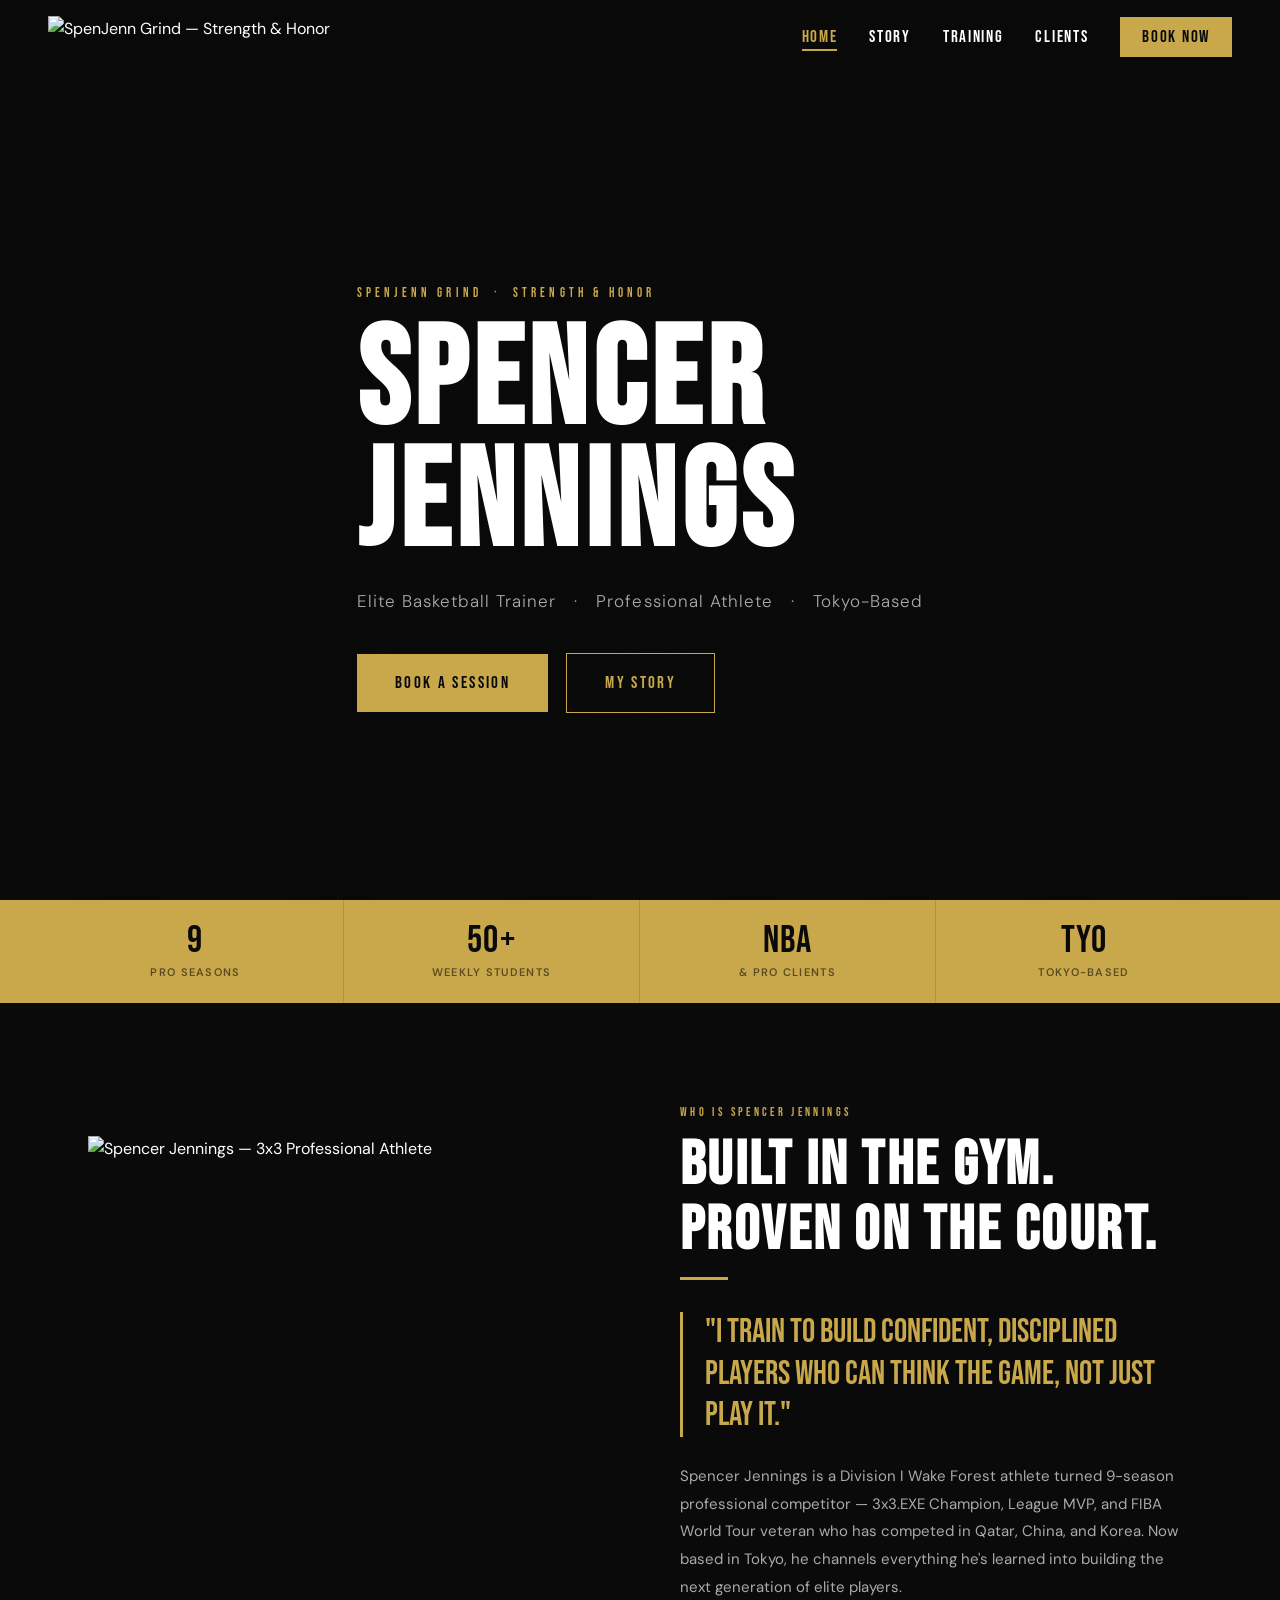
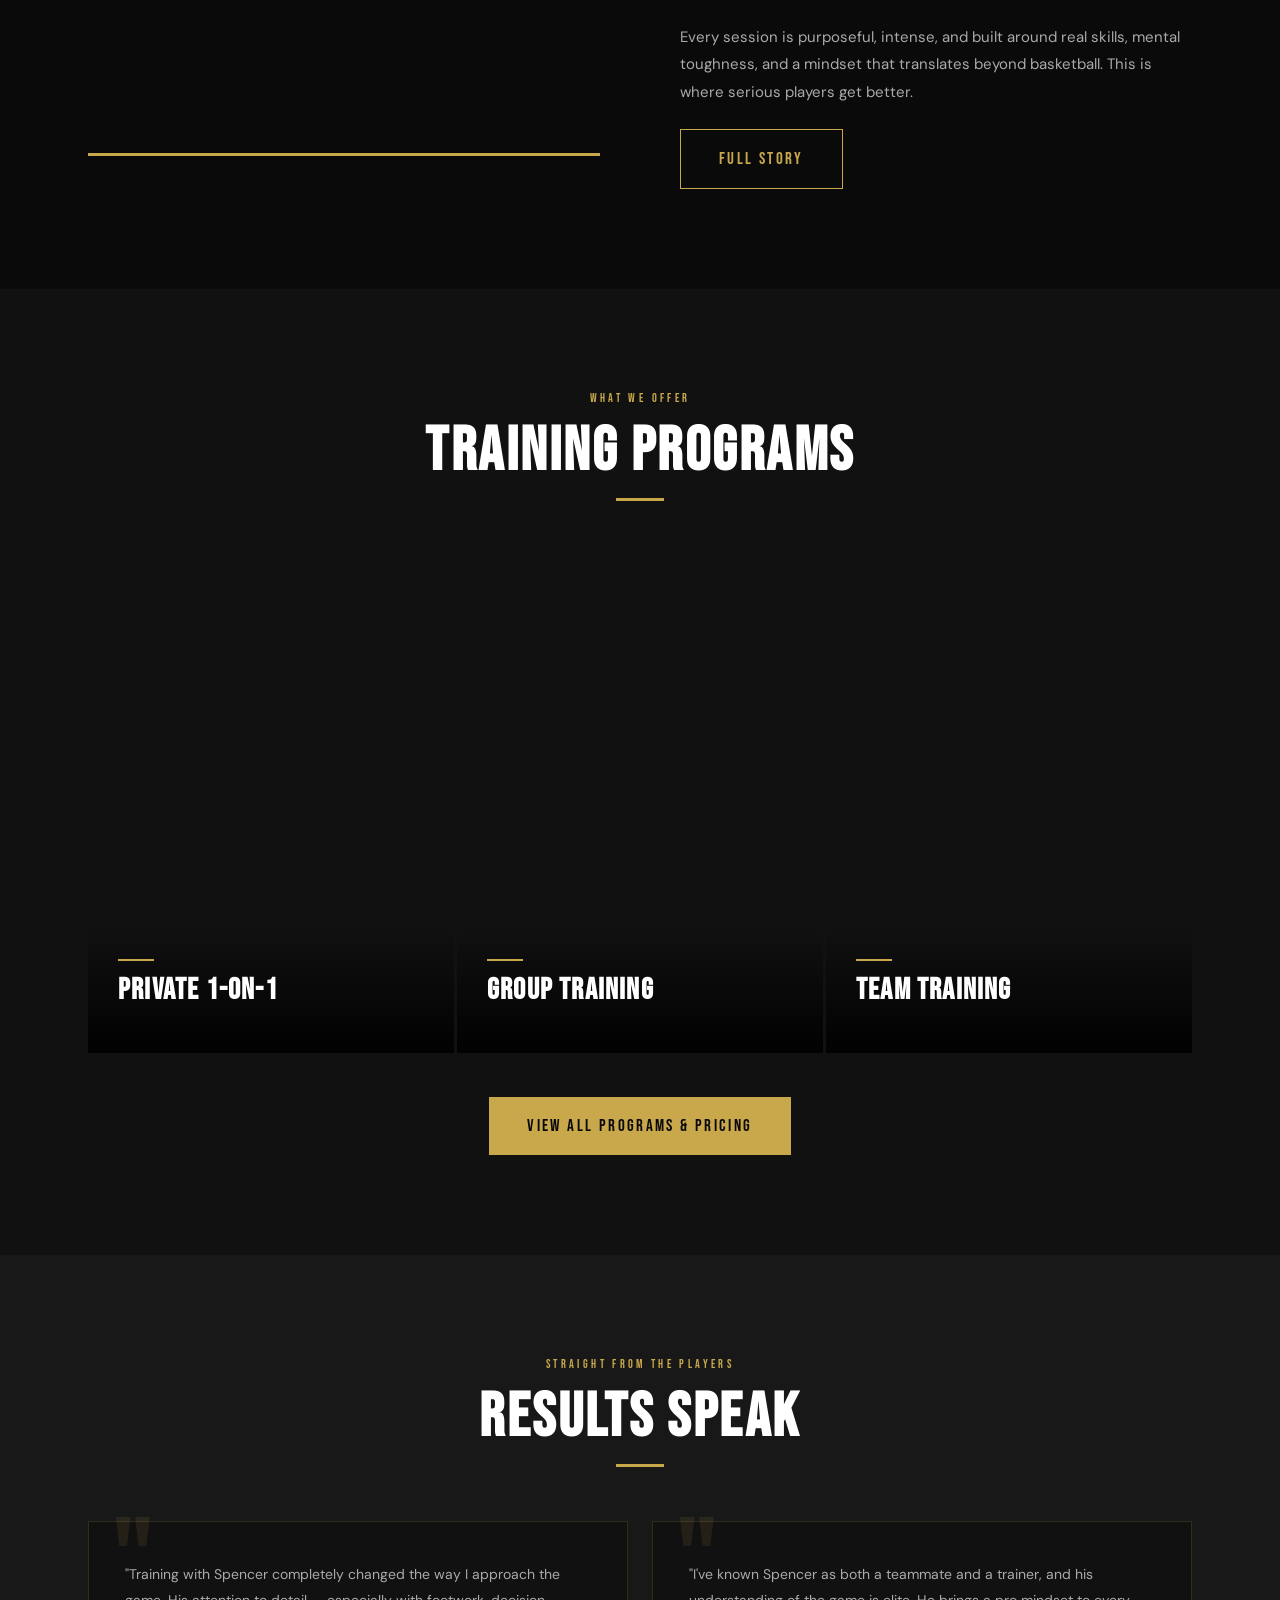
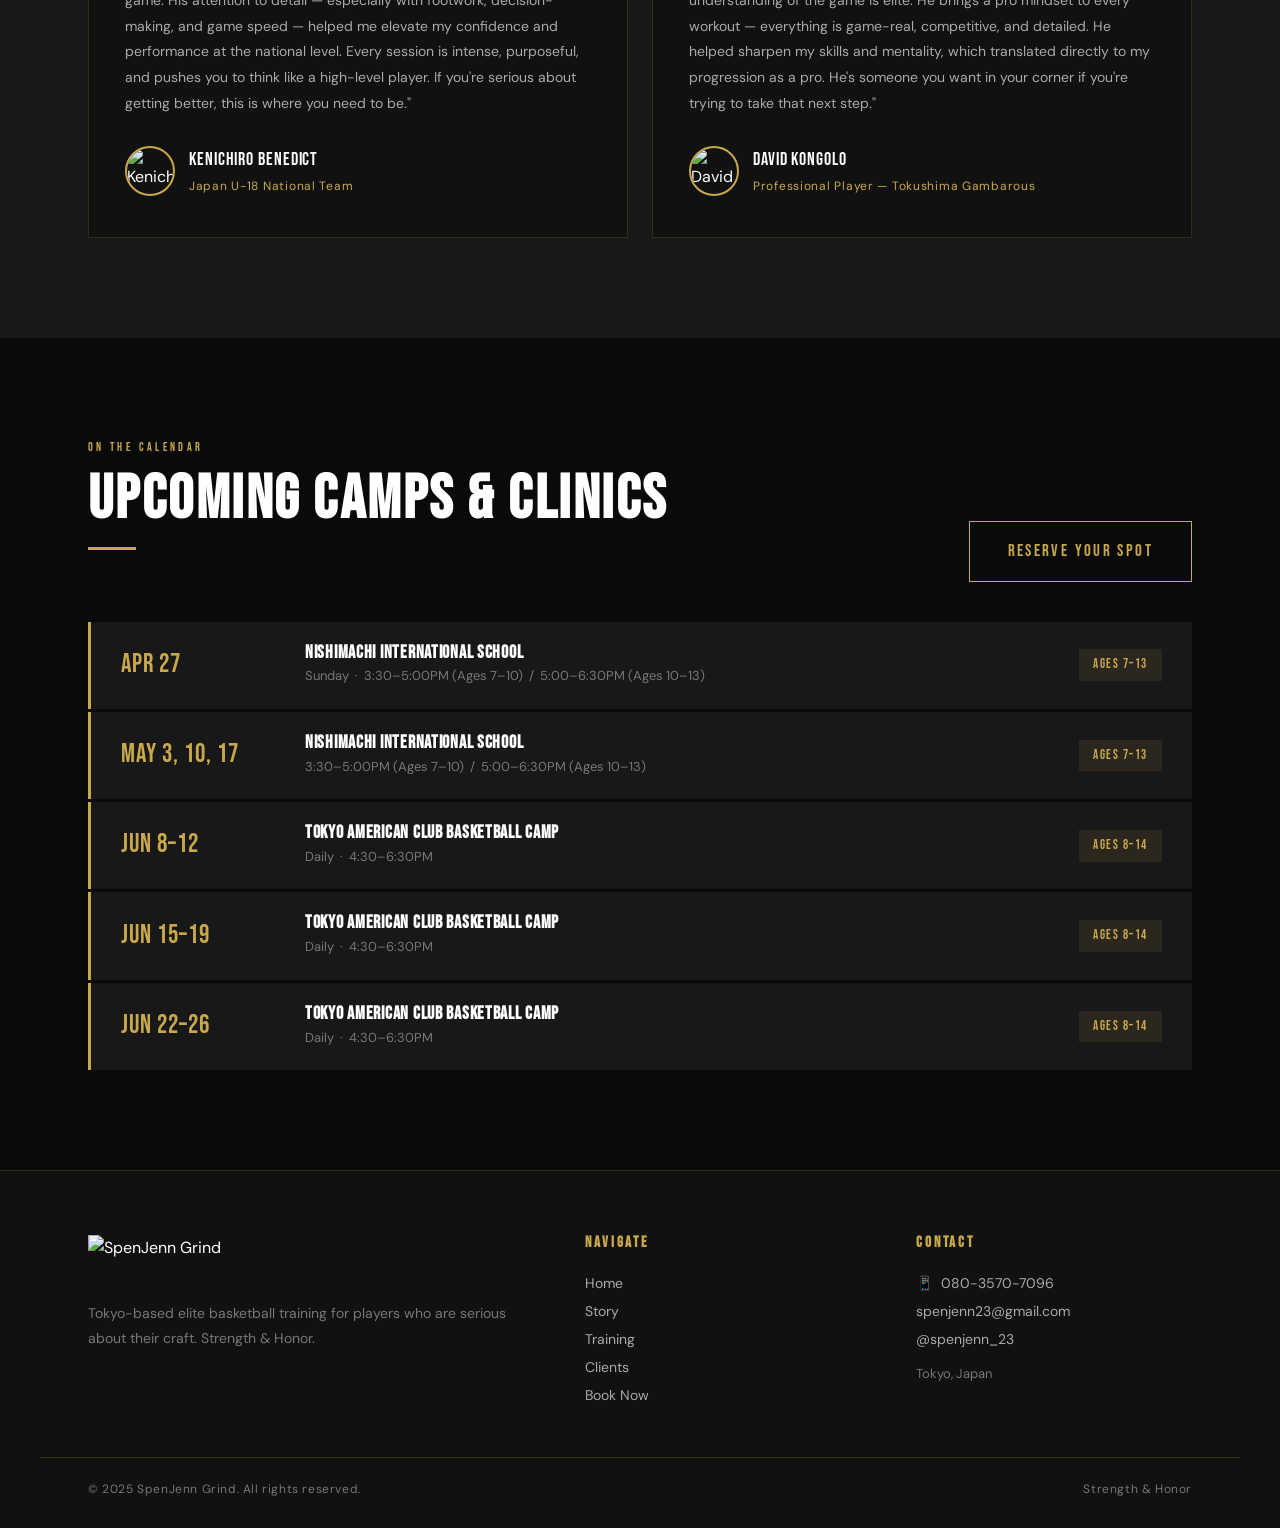
==== index.html @ 0b5120fc "Add files via upload" ====
<!DOCTYPE html>
<html lang="en">
<head>
  <meta charset="UTF-8">
  <meta name="viewport" content="width=device-width, initial-scale=1.0">
  <title>Spencer Jennings — SpenJenn Grind | Elite Basketball Training Tokyo</title>
  <meta name="description" content="Spencer Jennings — Elite Basketball Trainer, 3x3.EXE Champion, and 9-season professional athlete based in Tokyo, Japan. SpenJenn Grind: Strength &amp; Honor.">
  <link rel="preconnect" href="https://fonts.googleapis.com">
  <link rel="preconnect" href="https://fonts.gstatic.com" crossorigin>
  <link rel="stylesheet" href="css/style.css">
</head>
<body>

<!-- ── NAV ── -->
<nav class="nav" id="nav">
  <div class="nav-inner">
    <a href="index.html" class="nav-logo">
      <img src="logo+tagline.png" alt="SpenJenn Grind — Strength &amp; Honor">
    </a>
    <ul class="nav-links">
      <li><a href="index.html" class="active">Home</a></li>
      <li><a href="story.html">Story</a></li>
      <li><a href="training.html">Training</a></li>
      <li><a href="clients.html">Clients</a></li>
      <li><a href="book.html" class="nav-cta-link">Book Now</a></li>
    </ul>
    <button class="nav-hamburger" id="hamburger" aria-label="Open menu">
      <span></span><span></span><span></span>
    </button>
  </div>
</nav>

<!-- ── MOBILE NAV ── -->
<div class="nav-mobile" id="mobileNav">
  <a href="index.html">Home</a>
  <a href="story.html">Story</a>
  <a href="training.html">Training</a>
  <a href="clients.html">Clients</a>
  <a href="book.html">Book Now</a>
</div>

<!-- ── HERO ── -->
<section class="hero">
  <div class="hero__bg" style="background-image: url('3x3action8.png');"></div>
  <div class="hero__overlay"></div>
  <div class="hero__content">
    <span class="hero__label">SpenJenn Grind &nbsp;·&nbsp; Strength &amp; Honor</span>
    <h1 class="hero__name">SPENCER<br>JENNINGS</h1>
    <p class="hero__sub">
      Elite Basketball Trainer &nbsp;&nbsp;·&nbsp;&nbsp; Professional Athlete &nbsp;&nbsp;·&nbsp;&nbsp; Tokyo-Based
    </p>
    <div class="hero__actions">
      <a href="book.html" class="btn btn--gold">Book a Session</a>
      <a href="story.html" class="btn btn--outline">My Story</a>
    </div>
  </div>
</section>

<!-- ── STATS BAR ── -->
<div class="stats-bar">
  <div class="stats-bar__inner">
    <div class="stat-item">
      <div class="stat-num">9</div>
      <div class="stat-lbl">Pro Seasons</div>
    </div>
    <div class="stat-item">
      <div class="stat-num">50+</div>
      <div class="stat-lbl">Weekly Students</div>
    </div>
    <div class="stat-item">
      <div class="stat-num">NBA</div>
      <div class="stat-lbl">&amp; Pro Clients</div>
    </div>
    <div class="stat-item">
      <div class="stat-num">TYO</div>
      <div class="stat-lbl">Tokyo-Based</div>
    </div>
  </div>
</div>

<!-- ── INTRO ── -->
<section class="intro">
  <div class="intro__inner">

    <div class="intro__img-wrap fade-in">
      <img src="Headshot.png" alt="Spencer Jennings — 3x3 Professional Athlete" loading="lazy">
    </div>

    <div class="intro__text">
      <span class="section-label fade-in">Who Is Spencer Jennings</span>
      <h2 class="section-title fade-in d1">Built in the Gym.<br>Proven on the Court.</h2>
      <div class="gold-bar fade-in d2"></div>
      <blockquote class="fade-in d2">
        "I train to build confident, disciplined players who can think the game, not just play it."
      </blockquote>
      <p class="fade-in d3">
        Spencer Jennings is a Division I Wake Forest athlete turned 9-season professional competitor —
        3x3.EXE Champion, League MVP, and FIBA World Tour veteran who has competed in Qatar, China,
        and Korea. Now based in Tokyo, he channels everything he's learned into building the next
        generation of elite players.
      </p>
      <p class="fade-in d3">
        Every session is purposeful, intense, and built around real skills, mental toughness,
        and a mindset that translates beyond basketball. This is where serious players get better.
      </p>
      <a href="story.html" class="btn btn--outline fade-in d4">Full Story</a>
    </div>

  </div>
</section>

<!-- ── TRAINING PREVIEW ── -->
<section class="training-preview">
  <div class="training-preview__head">
    <span class="section-label fade-in">What We Offer</span>
    <h2 class="section-title fade-in d1">Training Programs</h2>
    <div class="gold-bar gold-bar--center fade-in d2"></div>
  </div>

  <div class="t-cards">
    <div class="t-card fade-in">
      <div class="t-card__bg" style="background-image: url('spenchencoaching1.png'); background-position: center top;"></div>
      <div class="t-card__body">
        <div class="t-card__rule"></div>
        <h3 class="t-card__title">Private 1-on-1</h3>
        <p class="t-card__desc">Focused individual sessions targeting your specific weaknesses and goals. 70 minutes of pure development.</p>
      </div>
    </div>
    <div class="t-card fade-in d1">
      <div class="t-card__bg" style="background-image: url('spenjencoaching.png'); background-position: center top;"></div>
      <div class="t-card__body">
        <div class="t-card__rule"></div>
        <h3 class="t-card__title">Group Training</h3>
        <p class="t-card__desc">Competitive group sessions building game IQ, chemistry, and intensity. Drop-in or monthly programs available.</p>
      </div>
    </div>
    <div class="t-card fade-in d2">
      <div class="t-card__bg" style="background-image: url('spenjengroupccoaching.png'); background-position: center top;"></div>
      <div class="t-card__body">
        <div class="t-card__rule"></div>
        <h3 class="t-card__title">Team Training</h3>
        <p class="t-card__desc">Full team workouts built around your system. Custom programs for school and club teams.</p>
      </div>
    </div>
  </div>

  <div class="training-preview__cta">
    <a href="training.html" class="btn btn--gold fade-in">View All Programs &amp; Pricing</a>
  </div>
</section>

<!-- ── TESTIMONIALS ── -->
<section class="testimonials">
  <div class="testimonials__inner">
    <div class="testimonials__head">
      <span class="section-label fade-in">Straight From the Players</span>
      <h2 class="section-title fade-in d1">Results Speak</h2>
      <div class="gold-bar gold-bar--center fade-in d2"></div>
    </div>
    <div class="t-quotes">
      <div class="t-quote fade-in">
        <p class="t-quote__text">
          "Training with Spencer completely changed the way I approach the game. His attention to detail —
          especially with footwork, decision-making, and game speed — helped me elevate my confidence and
          performance at the national level. Every session is intense, purposeful, and pushes you to think
          like a high-level player. If you're serious about getting better, this is where you need to be."
        </p>
        <div class="t-quote__author">
          <img src="Kenny.png" alt="Kenichiro Benedict" loading="lazy">
          <div>
            <p class="t-quote__name">Kenichiro Benedict</p>
            <p class="t-quote__role">Japan U-18 National Team</p>
          </div>
        </div>
      </div>
      <div class="t-quote fade-in d2">
        <p class="t-quote__text">
          "I've known Spencer as both a teammate and a trainer, and his understanding of the game is elite.
          He brings a pro mindset to every workout — everything is game-real, competitive, and detailed.
          He helped sharpen my skills and mentality, which translated directly to my progression as a pro.
          He's someone you want in your corner if you're trying to take that next step."
        </p>
        <div class="t-quote__author">
          <img src="Kongolo.png" alt="David Kongolo" loading="lazy">
          <div>
            <p class="t-quote__name">David Kongolo</p>
            <p class="t-quote__role">Professional Player — Tokushima Gambarous</p>
          </div>
        </div>
      </div>
    </div>
  </div>
</section>

<!-- ── CAMP DATES ── -->
<section class="camp-dates section">
  <div class="camp-dates__inner">
    <div class="camp-dates__head">
      <div>
        <span class="section-label fade-in">On the Calendar</span>
        <h2 class="section-title fade-in d1">Upcoming Camps &amp; Clinics</h2>
        <div class="gold-bar fade-in d2"></div>
      </div>
      <a href="book.html" class="btn btn--outline fade-in">Reserve Your Spot</a>
    </div>

    <div class="camp-list">
      <div class="camp-item fade-in">
        <div class="camp-date">APR 27</div>
        <div class="camp-info">
          <h4>Nishimachi International School</h4>
          <p>Sunday &nbsp;·&nbsp; 3:30–5:00PM (Ages 7–10) &nbsp;/&nbsp; 5:00–6:30PM (Ages 10–13)</p>
        </div>
        <div class="camp-tag">Ages 7–13</div>
      </div>
      <div class="camp-item fade-in">
        <div class="camp-date">MAY 3, 10, 17</div>
        <div class="camp-info">
          <h4>Nishimachi International School</h4>
          <p>3:30–5:00PM (Ages 7–10) &nbsp;/&nbsp; 5:00–6:30PM (Ages 10–13)</p>
        </div>
        <div class="camp-tag">Ages 7–13</div>
      </div>
      <div class="camp-item fade-in">
        <div class="camp-date">JUN 8–12</div>
        <div class="camp-info">
          <h4>Tokyo American Club Basketball Camp</h4>
          <p>Daily &nbsp;·&nbsp; 4:30–6:30PM</p>
        </div>
        <div class="camp-tag">Ages 8–14</div>
      </div>
      <div class="camp-item fade-in">
        <div class="camp-date">JUN 15–19</div>
        <div class="camp-info">
          <h4>Tokyo American Club Basketball Camp</h4>
          <p>Daily &nbsp;·&nbsp; 4:30–6:30PM</p>
        </div>
        <div class="camp-tag">Ages 8–14</div>
      </div>
      <div class="camp-item fade-in">
        <div class="camp-date">JUN 22–26</div>
        <div class="camp-info">
          <h4>Tokyo American Club Basketball Camp</h4>
          <p>Daily &nbsp;·&nbsp; 4:30–6:30PM</p>
        </div>
        <div class="camp-tag">Ages 8–14</div>
      </div>
    </div>
  </div>
</section>

<!-- ── FOOTER ── -->
<footer class="footer">
  <div class="footer-grid">
    <div class="footer-brand">
      <a href="index.html">
        <img src="logo+tagline.png" alt="SpenJenn Grind">
      </a>
      <p>Tokyo-based elite basketball training for players who are serious about their craft. Strength &amp; Honor.</p>
    </div>
    <div class="footer-col">
      <h4>Navigate</h4>
      <a href="index.html">Home</a>
      <a href="story.html">Story</a>
      <a href="training.html">Training</a>
      <a href="clients.html">Clients</a>
      <a href="book.html">Book Now</a>
    </div>
    <div class="footer-col">
      <h4>Contact</h4>
      <p>📱 &nbsp;080-3570-7096</p>
      <a href="mailto:spenjenn23@gmail.com">spenjenn23@gmail.com</a>
      <a href="https://instagram.com/spenjenn_23" target="_blank" rel="noopener noreferrer">@spenjenn_23</a>
      <p style="margin-top:8px; color: var(--muted); font-size:13px;">Tokyo, Japan</p>
    </div>
  </div>
  <div class="footer-bottom">
    <p>© 2025 SpenJenn Grind. All rights reserved.</p>
    <p>Strength &amp; Honor</p>
  </div>
</footer>

<script src="js/main.js"></script>
</body>
</html>
---- css/style.css ----
/* ============================================================
   SPENJENN GRIND — Global Stylesheet
   Fonts: Bebas Neue (headings) · DM Sans (body)
   Palette: #0a0a0a · #111 · #1a1a1a · #c9a84c (gold)
   ============================================================ */

@import url('https://fonts.googleapis.com/css2?family=Bebas+Neue&family=DM+Sans:ital,opsz,wght@0,9..40,300;0,9..40,400;0,9..40,500;0,9..40,600;1,9..40,400&display=swap');

/* ── Reset ── */
*, *::before, *::after { margin: 0; padding: 0; box-sizing: border-box; }

/* ── Variables ── */
:root {
  --black:         #0a0a0a;
  --dark:          #111111;
  --charcoal:      #181818;
  --charcoal-2:    #222222;
  --gold:          #c9a84c;
  --gold-light:    #dfc06e;
  --white:         #ffffff;
  --off-white:     #f0ede8;
  --muted:         #777777;
  --muted-2:       #aaaaaa;
  --border:        rgba(201,168,76,0.18);
  --nav-h:         76px;
  --max-w:         1200px;
  --pad:           100px;
}

/* ── Base ── */
html { scroll-behavior: smooth; }

body {
  background: var(--black);
  color: var(--white);
  font-family: 'DM Sans', sans-serif;
  font-size: 16px;
  line-height: 1.65;
  overflow-x: hidden;
}

::selection { background: var(--gold); color: var(--black); }

::-webkit-scrollbar { width: 5px; }
::-webkit-scrollbar-track { background: var(--dark); }
::-webkit-scrollbar-thumb { background: var(--gold); }

img { max-width: 100%; height: auto; display: block; }
a { color: inherit; text-decoration: none; }

h1, h2, h3, h4, h5 {
  font-family: 'Bebas Neue', sans-serif;
  letter-spacing: 0.04em;
  line-height: 1.05;
}

/* ── Utilities ── */
.container {
  max-width: var(--max-w);
  margin: 0 auto;
  padding: 0 48px;
}

.section { padding: var(--pad) 0; }
.section--dark { background: var(--dark); }
.section--charcoal { background: var(--charcoal); }

.section-label {
  font-family: 'Bebas Neue', sans-serif;
  font-size: 12px;
  letter-spacing: 0.28em;
  color: var(--gold);
  text-transform: uppercase;
  display: block;
  margin-bottom: 10px;
}

.section-title {
  font-size: clamp(36px, 5vw, 62px);
  color: var(--white);
}

.section-title--center { text-align: center; }

.gold-bar {
  width: 48px;
  height: 3px;
  background: var(--gold);
  margin: 14px 0 32px;
}
.gold-bar--center { margin: 14px auto 32px; }

/* ── Buttons ── */
.btn {
  display: inline-block;
  font-family: 'Bebas Neue', sans-serif;
  font-size: 17px;
  letter-spacing: 0.14em;
  padding: 15px 38px;
  transition: all 0.22s ease;
  cursor: pointer;
  border: none;
  white-space: nowrap;
}

.btn--gold {
  background: var(--gold);
  color: var(--black);
}
.btn--gold:hover {
  background: var(--gold-light);
  transform: translateY(-2px);
  box-shadow: 0 8px 32px rgba(201,168,76,0.28);
}

.btn--outline {
  background: transparent;
  color: var(--gold);
  border: 1.5px solid var(--gold);
}
.btn--outline:hover {
  background: var(--gold);
  color: var(--black);
  transform: translateY(-2px);
}

/* ── Scroll Fade-in ── */
.fade-in {
  opacity: 0;
  transform: translateY(28px);
  transition: opacity 0.72s ease, transform 0.72s ease;
}
.fade-in.visible { opacity: 1; transform: translateY(0); }
.fade-in.d1 { transition-delay: 0.08s; }
.fade-in.d2 { transition-delay: 0.18s; }
.fade-in.d3 { transition-delay: 0.28s; }
.fade-in.d4 { transition-delay: 0.38s; }

/* ============================================================
   NAVIGATION
   ============================================================ */
.nav {
  position: fixed;
  top: 0; left: 0; right: 0;
  z-index: 1000;
  height: var(--nav-h);
  display: flex;
  align-items: center;
  padding: 0 48px;
  background: rgba(10,10,10,0.3);
  transition: background 0.35s ease, border-color 0.35s ease;
  border-bottom: 1px solid transparent;
}

.nav.scrolled {
  background: rgba(10,10,10,0.97);
  border-bottom-color: var(--border);
  backdrop-filter: blur(12px);
}

.nav-inner {
  width: 100%;
  max-width: var(--max-w);
  margin: 0 auto;
  display: flex;
  align-items: center;
  justify-content: space-between;
}

.nav-logo img {
  height: 44px;
  width: auto;
}

.nav-links {
  display: flex;
  align-items: center;
  gap: 32px;
  list-style: none;
}

.nav-links a {
  font-family: 'Bebas Neue', sans-serif;
  font-size: 17px;
  letter-spacing: 0.1em;
  color: var(--white);
  transition: color 0.2s;
  position: relative;
}

.nav-links a::after {
  content: '';
  position: absolute;
  bottom: -4px; left: 0;
  width: 0; height: 2px;
  background: var(--gold);
  transition: width 0.28s ease;
}

.nav-links a:hover,
.nav-links a.active { color: var(--gold); }
.nav-links a:hover::after,
.nav-links a.active::after { width: 100%; }

.nav-cta-link {
  background: var(--gold) !important;
  color: var(--black) !important;
  padding: 10px 22px;
  font-family: 'Bebas Neue', sans-serif;
  letter-spacing: 0.12em;
  transition: background 0.2s !important;
}
.nav-cta-link:hover { background: var(--gold-light) !important; }
.nav-cta-link::after { display: none !important; }

/* Hamburger */
.nav-hamburger {
  display: none;
  flex-direction: column;
  gap: 5px;
  cursor: pointer;
  padding: 4px;
  background: none;
  border: none;
}
.nav-hamburger span {
  display: block;
  width: 25px; height: 2px;
  background: var(--white);
  transition: all 0.28s;
}
.nav-hamburger.open span:nth-child(1) { transform: rotate(45deg) translate(5px,5px); }
.nav-hamburger.open span:nth-child(2) { opacity: 0; }
.nav-hamburger.open span:nth-child(3) { transform: rotate(-45deg) translate(5px,-5px); }

/* Mobile Nav */
.nav-mobile {
  position: fixed;
  top: var(--nav-h); left: 0; right: 0;
  background: rgba(10,10,10,0.98);
  border-bottom: 1px solid var(--border);
  z-index: 999;
  padding: 28px 40px 36px;
  flex-direction: column;
  gap: 22px;
  display: none;
  backdrop-filter: blur(12px);
}
.nav-mobile.open { display: flex; }
.nav-mobile a {
  font-family: 'Bebas Neue', sans-serif;
  font-size: 30px;
  letter-spacing: 0.1em;
  color: var(--white);
  transition: color 0.2s;
}
.nav-mobile a:hover { color: var(--gold); }

/* ============================================================
   FOOTER
   ============================================================ */
.footer {
  background: var(--dark);
  border-top: 1px solid var(--border);
  padding: 64px 0 28px;
}

.footer-grid {
  max-width: var(--max-w);
  margin: 0 auto;
  padding: 0 48px;
  display: grid;
  grid-template-columns: 1.6fr 1fr 1fr;
  gap: 56px;
  margin-bottom: 48px;
}

.footer-brand img {
  height: 52px;
  width: auto;
  margin-bottom: 14px;
}

.footer-brand p {
  color: var(--muted);
  font-size: 14px;
  line-height: 1.75;
  margin-top: 10px;
}

.footer-col h4 {
  font-family: 'Bebas Neue', sans-serif;
  font-size: 15px;
  letter-spacing: 0.18em;
  color: var(--gold);
  margin-bottom: 18px;
}

.footer-col a,
.footer-col p {
  display: block;
  color: var(--muted-2);
  font-size: 14px;
  line-height: 2;
  transition: color 0.2s;
}
.footer-col a:hover { color: var(--gold); }

.footer-bottom {
  max-width: var(--max-w);
  margin: 0 auto;
  padding: 22px 48px 0;
  border-top: 1px solid var(--border);
  display: flex;
  align-items: center;
  justify-content: space-between;
}
.footer-bottom p { font-size: 12px; color: var(--muted); letter-spacing: 0.05em; }

/* ============================================================
   PAGE HERO (sub-pages)
   ============================================================ */
.page-hero {
  position: relative;
  height: 62vh;
  min-height: 420px;
  display: flex;
  align-items: flex-end;
  overflow: hidden;
  margin-top: 0;
}

.page-hero__bg {
  position: absolute;
  inset: 0;
  background-size: cover;
  background-position: center top;
  filter: brightness(0.38);
  transform: scale(1.04);
}

.page-hero__gradient {
  position: absolute;
  inset: 0;
  background: linear-gradient(to top, var(--black) 0%, rgba(10,10,10,0.4) 50%, transparent 100%);
}

.page-hero__content {
  position: relative;
  z-index: 2;
  padding: 0 48px 56px;
  width: 100%;
  max-width: var(--max-w);
  margin: 0 auto;
}

.page-hero__label {
  font-family: 'Bebas Neue', sans-serif;
  font-size: 12px;
  letter-spacing: 0.32em;
  color: var(--gold);
  display: block;
  margin-bottom: 10px;
}

.page-hero__title {
  font-size: clamp(52px, 9vw, 110px);
  line-height: 0.95;
  color: var(--white);
}

/* ============================================================
   HOME — HERO
   ============================================================ */
.hero {
  position: relative;
  height: 100vh;
  min-height: 720px;
  display: flex;
  align-items: center;
  overflow: hidden;
}

.hero__bg {
  position: absolute;
  inset: 0;
  background-size: cover;
  background-position: center 18%;
  filter: brightness(0.42);
  transform: scale(1.06);
  animation: zoomOut 9s ease-out forwards;
}

@keyframes zoomOut {
  from { transform: scale(1.06); }
  to   { transform: scale(1); }
}

.hero__overlay {
  position: absolute;
  inset: 0;
  background: linear-gradient(
    to right,
    rgba(10,10,10,0.88) 0%,
    rgba(10,10,10,0.55) 55%,
    rgba(10,10,10,0.18) 100%
  );
}

.hero__content {
  position: relative;
  z-index: 2;
  max-width: var(--max-w);
  margin: 0 auto;
  padding: 0 48px;
  padding-top: calc(var(--nav-h) + 20px);
}

.hero__label {
  font-family: 'Bebas Neue', sans-serif;
  font-size: 13px;
  letter-spacing: 0.32em;
  color: var(--gold);
  display: block;
  margin-bottom: 18px;
  opacity: 0;
  animation: riseUp 0.8s 0.3s ease forwards;
}

.hero__name {
  font-size: clamp(60px, 11vw, 138px);
  line-height: 0.88;
  color: var(--white);
  opacity: 0;
  animation: riseUp 0.85s 0.5s ease forwards;
}

.hero__sub {
  font-family: 'DM Sans', sans-serif;
  font-size: clamp(13px, 1.4vw, 17px);
  font-weight: 300;
  color: var(--muted-2);
  letter-spacing: 0.06em;
  margin-top: 22px;
  opacity: 0;
  animation: riseUp 0.8s 0.75s ease forwards;
}

.hero__actions {
  display: flex;
  align-items: center;
  gap: 18px;
  margin-top: 38px;
  opacity: 0;
  animation: riseUp 0.8s 1s ease forwards;
}

@keyframes riseUp {
  from { opacity: 0; transform: translateY(28px); }
  to   { opacity: 1; transform: translateY(0); }
}

/* ── Stats Bar ── */
.stats-bar {
  background: var(--gold);
  padding: 0 48px;
}

.stats-bar__inner {
  max-width: var(--max-w);
  margin: 0 auto;
  display: grid;
  grid-template-columns: repeat(4, 1fr);
}

.stat-item {
  padding: 22px 16px;
  text-align: center;
  border-right: 1px solid rgba(0,0,0,0.12);
}
.stat-item:last-child { border-right: none; }

.stat-num {
  font-family: 'Bebas Neue', sans-serif;
  font-size: 38px;
  color: var(--black);
  line-height: 1;
  letter-spacing: 0.03em;
}
.stat-lbl {
  font-size: 11px;
  font-weight: 600;
  letter-spacing: 0.12em;
  text-transform: uppercase;
  color: rgba(0,0,0,0.55);
  margin-top: 3px;
}

/* ── Intro (Home) ── */
.intro { padding: var(--pad) 0; }

.intro__inner {
  max-width: var(--max-w);
  margin: 0 auto;
  padding: 0 48px;
  display: grid;
  grid-template-columns: 1fr 1fr;
  gap: 80px;
  align-items: center;
}

.intro__img-wrap {
  position: relative;
}

.intro__img-wrap img {
  width: 100%;
  height: 620px;
  object-fit: cover;
  object-position: center 15%;
}

.intro__img-wrap::after {
  content: '';
  position: absolute;
  bottom: 0; left: 0; right: 0;
  height: 3px;
  background: var(--gold);
}

.intro__text blockquote {
  font-family: 'Bebas Neue', sans-serif;
  font-size: clamp(26px, 2.6vw, 36px);
  color: var(--gold);
  line-height: 1.25;
  padding-left: 22px;
  border-left: 3px solid var(--gold);
  margin: 28px 0 26px;
}

.intro__text p {
  color: var(--muted-2);
  font-size: 15px;
  line-height: 1.85;
  margin-bottom: 22px;
}

/* ── Training Preview Cards (Home) ── */
.training-preview { background: var(--dark); padding: var(--pad) 0; }

.training-preview__head {
  text-align: center;
  padding: 0 48px;
  margin-bottom: 52px;
}

.t-cards {
  display: grid;
  grid-template-columns: repeat(3,1fr);
  gap: 3px;
  max-width: var(--max-w);
  margin: 0 auto 44px;
  padding: 0 48px;
}

.t-card {
  position: relative;
  height: 500px;
  overflow: hidden;
  cursor: default;
}

.t-card__bg {
  position: absolute;
  inset: 0;
  background-size: cover;
  background-position: center top;
  filter: brightness(0.42);
  transition: transform 0.55s ease, filter 0.55s ease;
}

.t-card:hover .t-card__bg {
  transform: scale(1.06);
  filter: brightness(0.28);
}

.t-card__body {
  position: absolute;
  bottom: 0; left: 0; right: 0;
  padding: 36px 30px;
  background: linear-gradient(to top, rgba(0,0,0,0.92) 0%, transparent 100%);
}

.t-card__rule {
  width: 36px; height: 2px;
  background: var(--gold);
  margin-bottom: 14px;
  transition: width 0.3s;
}
.t-card:hover .t-card__rule { width: 56px; }

.t-card__title {
  font-size: 30px;
  color: var(--white);
  margin-bottom: 10px;
}

.t-card__desc {
  font-size: 13px;
  color: var(--muted-2);
  line-height: 1.75;
  max-height: 0;
  overflow: hidden;
  transition: max-height 0.38s ease;
}
.t-card:hover .t-card__desc { max-height: 90px; }

.training-preview__cta { text-align: center; }

/* ── Testimonials (Home) ── */
.testimonials { padding: var(--pad) 0; background: var(--charcoal); }

.testimonials__inner {
  max-width: var(--max-w);
  margin: 0 auto;
  padding: 0 48px;
}

.testimonials__head { text-align: center; margin-bottom: 54px; }

.t-quotes {
  display: grid;
  grid-template-columns: 1fr 1fr;
  gap: 24px;
}

.t-quote {
  background: var(--dark);
  border: 1px solid var(--border);
  padding: 40px 36px;
  position: relative;
}

.t-quote::before {
  content: '"';
  font-family: 'Bebas Neue', sans-serif;
  font-size: 130px;
  color: var(--gold);
  opacity: 0.1;
  position: absolute;
  top: -18px; left: 22px;
  line-height: 1;
  pointer-events: none;
}

.t-quote__text {
  font-size: 14px;
  color: var(--muted-2);
  line-height: 1.85;
  margin-bottom: 28px;
  position: relative;
}

.t-quote__author {
  display: flex;
  align-items: center;
  gap: 14px;
}

.t-quote__author img {
  width: 50px; height: 50px;
  border-radius: 50%;
  object-fit: cover;
  object-position: center top;
  border: 2px solid var(--gold);
}

.t-quote__name {
  font-family: 'Bebas Neue', sans-serif;
  font-size: 18px;
  letter-spacing: 0.05em;
}

.t-quote__role {
  font-size: 12px;
  color: var(--gold);
  letter-spacing: 0.06em;
  margin-top: 2px;
}

/* ── Camp Dates (Home) ── */
.camp-dates { padding: var(--pad) 0; }

.camp-dates__inner {
  max-width: var(--max-w);
  margin: 0 auto;
  padding: 0 48px;
}

.camp-dates__head {
  display: flex;
  justify-content: space-between;
  align-items: flex-end;
  margin-bottom: 40px;
  flex-wrap: wrap;
  gap: 24px;
}

.camp-list { display: flex; flex-direction: column; gap: 3px; }

.camp-item {
  display: grid;
  grid-template-columns: 160px 1fr auto;
  align-items: center;
  gap: 24px;
  background: var(--charcoal);
  padding: 22px 30px;
  border-left: 3px solid var(--gold);
  transition: background 0.2s;
}
.camp-item:hover { background: var(--charcoal-2); }

.camp-date {
  font-family: 'Bebas Neue', sans-serif;
  font-size: 26px;
  color: var(--gold);
  letter-spacing: 0.04em;
}

.camp-info h4 {
  font-size: 18px;
  color: var(--white);
  margin-bottom: 3px;
}
.camp-info p { font-size: 13px; color: var(--muted); }

.camp-tag {
  font-family: 'Bebas Neue', sans-serif;
  font-size: 13px;
  letter-spacing: 0.12em;
  color: var(--gold);
  background: rgba(201,168,76,0.1);
  padding: 5px 14px;
  white-space: nowrap;
}

/* ============================================================
   STORY PAGE
   ============================================================ */

/* Timeline */
.timeline { padding: var(--pad) 0; }

.timeline__inner {
  max-width: var(--max-w);
  margin: 0 auto;
  padding: 0 48px;
}

.tl-entry {
  display: grid;
  grid-template-columns: 1fr 72px 1fr;
  margin-bottom: 88px;
}

/* LEFT variant: text in col1, media in col3 */
.tl-entry--left .tl-text  { grid-column: 1; grid-row: 1; padding-right: 40px; }
.tl-entry--left .tl-spine { grid-column: 2; grid-row: 1; }
.tl-entry--left .tl-media { grid-column: 3; grid-row: 1; }

/* RIGHT variant: media in col1, text in col3 */
.tl-entry--right .tl-media { grid-column: 1; grid-row: 1; }
.tl-entry--right .tl-spine { grid-column: 2; grid-row: 1; }
.tl-entry--right .tl-text  { grid-column: 3; grid-row: 1; padding-left: 40px; }

.tl-spine {
  display: flex;
  flex-direction: column;
  align-items: center;
}

.tl-dot {
  width: 18px; height: 18px;
  border-radius: 50%;
  background: var(--gold);
  margin-top: 44px;
  flex-shrink: 0;
  box-shadow: 0 0 0 5px rgba(201,168,76,0.18);
}

.tl-line {
  width: 2px;
  flex: 1;
  background: var(--border);
  margin-top: 10px;
}

.tl-era {
  font-family: 'Bebas Neue', sans-serif;
  font-size: 11px;
  letter-spacing: 0.3em;
  color: var(--gold);
  margin-bottom: 10px;
}

.tl-text h3 {
  font-size: clamp(30px, 4vw, 48px);
  color: var(--white);
  margin-bottom: 12px;
}

.tl-text p {
  color: var(--muted-2);
  font-size: 15px;
  line-height: 1.85;
}

.tl-media img {
  width: 100%;
  height: 320px;
  object-fit: cover;
  object-position: center top;
}

.tl-media--multi {
  display: grid;
  grid-template-columns: 1fr 1fr;
  gap: 4px;
}
.tl-media--multi img { height: 200px; }

.tl-media--trio {
  display: grid;
  grid-template-columns: 1fr 1fr;
  gap: 4px;
}
.tl-media--trio img:first-child {
  grid-column: 1 / -1;
  height: 220px;
}
.tl-media--trio img:not(:first-child) { height: 160px; }

/* Accolades */
.accolades { background: var(--dark); padding: var(--pad) 0; }

.accolades__inner {
  max-width: var(--max-w);
  margin: 0 auto;
  padding: 0 48px;
}

.accolades__head { text-align: center; margin-bottom: 52px; }

.accolades-grid {
  display: grid;
  grid-template-columns: repeat(3, 1fr);
  gap: 3px;
}

.acc-item {
  background: var(--charcoal);
  padding: 36px 28px;
  border-top: 3px solid var(--gold);
  transition: background 0.2s;
}
.acc-item:hover { background: var(--charcoal-2); }

.acc-item h4 {
  font-size: 19px;
  color: var(--gold);
  margin-bottom: 10px;
}
.acc-item p { font-size: 13px; color: var(--muted-2); line-height: 1.75; }

.win-photos {
  display: grid;
  grid-template-columns: 1fr 1fr;
  gap: 4px;
  max-width: var(--max-w);
  margin: 52px auto 0;
  padding: 0 48px;
}

.win-photo-wrap { position: relative; overflow: hidden; }

.win-photo-wrap img {
  width: 100%;
  height: 420px;
  object-fit: cover;
  object-position: center top;
  transition: transform 0.5s ease;
}
.win-photo-wrap:hover img { transform: scale(1.04); }

.win-photo-caption {
  position: absolute;
  bottom: 0; left: 0; right: 0;
  padding: 18px 22px;
  background: linear-gradient(to top, rgba(0,0,0,0.82) 0%, transparent 100%);
}
.win-photo-caption p {
  font-family: 'Bebas Neue', sans-serif;
  font-size: 17px;
  color: var(--white);
  letter-spacing: 0.06em;
}
.win-photo-caption span { font-size: 12px; color: var(--gold); }

/* ============================================================
   TRAINING PAGE
   ============================================================ */
.training-types { padding: var(--pad) 0; }

.tt-block {
  display: grid;
  grid-template-columns: 1fr 1fr;
  margin-bottom: 4px;
}
.tt-block--flip { direction: rtl; }
.tt-block--flip > * { direction: ltr; }

.tt-img {
  height: 520px;
  overflow: hidden;
}
.tt-img img {
  width: 100%;
  height: 100%;
  object-fit: cover;
  object-position: center top;
  transition: transform 0.5s ease;
}
.tt-img:hover img { transform: scale(1.04); }

.tt-content {
  background: var(--charcoal);
  padding: 64px 56px;
  display: flex;
  flex-direction: column;
  justify-content: center;
}

.tt-num {
  font-family: 'Bebas Neue', sans-serif;
  font-size: 96px;
  color: var(--gold);
  opacity: 0.12;
  line-height: 1;
  margin-bottom: -24px;
}

.tt-content h3 { font-size: 46px; color: var(--white); margin-bottom: 14px; }
.tt-content p  { font-size: 15px; color: var(--muted-2); line-height: 1.85; margin-bottom: 18px; }

.tt-tags { display: flex; flex-wrap: wrap; gap: 8px; margin-top: 10px; }
.tt-tag {
  font-family: 'Bebas Neue', sans-serif;
  font-size: 12px;
  letter-spacing: 0.12em;
  color: var(--gold);
  border: 1px solid var(--border);
  padding: 4px 12px;
}

/* Philosophy banner */
.philosophy-banner {
  background: var(--gold);
  padding: 52px 48px;
  text-align: center;
}
.philosophy-banner h2 {
  font-size: clamp(28px, 4vw, 52px);
  color: var(--black);
  line-height: 1.3;
  max-width: 800px;
  margin: 0 auto;
}

/* Skills */
.skills { background: var(--dark); padding: var(--pad) 0; }

.skills__inner {
  max-width: var(--max-w);
  margin: 0 auto;
  padding: 0 48px;
}

.skills__head { margin-bottom: 44px; }

.skills-grid {
  display: grid;
  grid-template-columns: repeat(3, 1fr);
  gap: 3px;
}

.skill-card {
  background: var(--charcoal);
  padding: 32px 28px;
  border-bottom: 2px solid transparent;
  transition: background 0.2s, border-color 0.2s;
}
.skill-card:hover { border-bottom-color: var(--gold); background: var(--charcoal-2); }

.skill-icon { font-size: 26px; margin-bottom: 14px; }
.skill-card h4 { font-size: 22px; color: var(--white); margin-bottom: 8px; }
.skill-card p  { font-size: 13px; color: var(--muted); line-height: 1.75; }

/* Pricing */
.pricing { padding: var(--pad) 0; }

.pricing__inner {
  max-width: var(--max-w);
  margin: 0 auto;
  padding: 0 48px;
}

.pricing__head { text-align: center; margin-bottom: 52px; }

.pricing-grid {
  display: grid;
  grid-template-columns: repeat(3, 1fr);
  gap: 3px;
  margin-bottom: 32px;
}

.price-card {
  background: var(--charcoal);
  padding: 44px 32px;
  border-top: 3px solid transparent;
  position: relative;
  transition: background 0.2s, border-color 0.2s;
}
.price-card:hover { background: var(--charcoal-2); border-top-color: var(--gold); }

.price-card.featured {
  background: var(--dark);
  border-top: 3px solid var(--gold);
}
.price-card.featured::before {
  content: 'BEST VALUE';
  position: absolute;
  top: -14px; right: 24px;
  background: var(--gold);
  color: var(--black);
  font-family: 'Bebas Neue', sans-serif;
  font-size: 11px;
  letter-spacing: 0.16em;
  padding: 2px 12px;
}

.price-type {
  font-family: 'Bebas Neue', sans-serif;
  font-size: 11px;
  letter-spacing: 0.24em;
  color: var(--gold);
  margin-bottom: 10px;
}
.price-name { font-size: 22px; color: var(--white); margin-bottom: 20px; }
.price-amount {
  font-family: 'Bebas Neue', sans-serif;
  font-size: 52px;
  color: var(--gold);
  line-height: 1;
  margin-bottom: 4px;
}
.price-dur { font-size: 12px; color: var(--muted); margin-bottom: 24px; }
.price-divider { height: 1px; background: var(--border); margin-bottom: 18px; }
.price-card p { font-size: 13px; color: var(--muted-2); line-height: 1.75; }

.lang-note {
  background: var(--charcoal);
  border: 1px solid var(--border);
  padding: 20px 28px;
  display: flex;
  align-items: center;
  gap: 14px;
}
.lang-note p { font-size: 14px; color: var(--muted-2); }
.lang-note strong { color: var(--white); }

/* ============================================================
   CLIENTS PAGE
   ============================================================ */
.clients-section { padding: var(--pad) 0; }
.clients-section.alt { background: var(--dark); }

.clients-section__inner {
  max-width: var(--max-w);
  margin: 0 auto;
  padding: 0 48px;
}

.clients-section__head { margin-bottom: 40px; }

/* NBA photos grid */
.nba-grid {
  display: grid;
  grid-template-columns: 1fr 1fr;
  gap: 4px;
  margin-bottom: 40px;
}

.nba-photo {
  position: relative;
  overflow: hidden;
  height: 420px;
}
.nba-photo img {
  width: 100%;
  height: 100%;
  object-fit: cover;
  object-position: center top;
  transition: transform 0.5s;
}
.nba-photo:hover img { transform: scale(1.04); }

.nba-caption {
  position: absolute;
  bottom: 0; left: 0; right: 0;
  padding: 18px 22px;
  background: linear-gradient(to top, rgba(0,0,0,0.85) 0%, transparent 100%);
}
.nba-caption h4 { font-size: 20px; color: var(--white); }
.nba-caption p  { font-size: 12px; color: var(--gold); letter-spacing: 0.06em; }

/* Roster list */
.roster {
  display: grid;
  grid-template-columns: 1fr 1fr;
  gap: 3px;
}

.roster-item {
  background: var(--charcoal);
  padding: 18px 24px;
  display: flex;
  align-items: center;
  gap: 14px;
  transition: background 0.2s;
}
.roster-item:hover { background: var(--charcoal-2); }

.roster-dot {
  width: 5px; height: 5px;
  border-radius: 50%;
  background: var(--gold);
  flex-shrink: 0;
}

.roster-item h4 { font-size: 17px; color: var(--white); }
.roster-item p  { font-size: 12px; color: var(--gold); letter-spacing: 0.05em; }

/* ── Testimonials (full, Clients page) ── */
.testi-full { padding: var(--pad) 0; background: var(--charcoal); }

.testi-full__inner {
  max-width: var(--max-w);
  margin: 0 auto;
  padding: 0 48px;
}

.testi-full__head { text-align: center; margin-bottom: 52px; }

.testi-cards {
  display: grid;
  grid-template-columns: 1fr 1fr;
  gap: 24px;
}

.testi-card {
  background: var(--dark);
  border: 1px solid var(--border);
  padding: 44px 38px;
  position: relative;
}
.testi-card::before {
  content: '"';
  font-family: 'Bebas Neue', sans-serif;
  font-size: 140px;
  color: var(--gold);
  opacity: 0.09;
  position: absolute;
  top: -16px; left: 22px;
  line-height: 1;
}

.testi-card__text {
  font-size: 15px;
  color: var(--muted-2);
  line-height: 1.9;
  margin-bottom: 30px;
  position: relative;
}

.testi-card__author { display: flex; align-items: center; gap: 16px; }

.testi-card__author img {
  width: 56px; height: 56px;
  border-radius: 50%;
  object-fit: cover;
  object-position: center top;
  border: 2px solid var(--gold);
}

.testi-card__name {
  font-family: 'Bebas Neue', sans-serif;
  font-size: 20px;
  letter-spacing: 0.05em;
}
.testi-card__role { font-size: 12px; color: var(--gold); letter-spacing: 0.06em; margin-top: 2px; }

/* ============================================================
   BOOK / CONTACT PAGE
   ============================================================ */
.book-section { padding: var(--pad) 0; }

.book-section__inner {
  max-width: var(--max-w);
  margin: 0 auto;
  padding: 0 48px;
  display: grid;
  grid-template-columns: 1fr 1fr;
  gap: 88px;
}

/* Contact Form */
.contact-form { display: flex; flex-direction: column; gap: 18px; }

.form-head { margin-bottom: 8px; }
.form-head h2 { font-size: 42px; color: var(--white); }
.form-head p  { color: var(--muted-2); font-size: 15px; margin-top: 6px; }

.form-group { display: flex; flex-direction: column; gap: 7px; }

.form-group label {
  font-family: 'Bebas Neue', sans-serif;
  font-size: 13px;
  letter-spacing: 0.18em;
  color: var(--gold);
}

.form-group input,
.form-group textarea,
.form-group select {
  background: var(--charcoal);
  border: 1px solid var(--border);
  color: var(--white);
  padding: 13px 16px;
  font-family: 'DM Sans', sans-serif;
  font-size: 15px;
  outline: none;
  transition: border-color 0.2s;
}
.form-group input:focus,
.form-group textarea:focus { border-color: var(--gold); }
.form-group textarea { resize: vertical; min-height: 150px; }
.form-group input::placeholder,
.form-group textarea::placeholder { color: var(--muted); }

/* Contact Details */
.contact-info h3 { font-size: 38px; color: var(--white); margin-bottom: 30px; }

.contact-detail {
  display: flex;
  align-items: flex-start;
  gap: 16px;
  padding: 22px 0;
  border-bottom: 1px solid var(--border);
}
.contact-detail:last-child { border-bottom: none; }

.cd-icon { font-size: 22px; color: var(--gold); margin-top: 2px; }

.cd-label {
  font-family: 'Bebas Neue', sans-serif;
  font-size: 12px;
  letter-spacing: 0.22em;
  color: var(--gold);
  margin-bottom: 4px;
}

.cd-value,
.cd-value a {
  font-size: 15px;
  color: var(--muted-2);
  transition: color 0.2s;
}
.cd-value a:hover { color: var(--gold); }

/* Camp Schedule (full) */
.camp-schedule { background: var(--dark); padding: var(--pad) 0; }

.camp-schedule__inner {
  max-width: var(--max-w);
  margin: 0 auto;
  padding: 0 48px;
}
.camp-schedule__head { margin-bottom: 44px; }

.camp-group { margin-bottom: 40px; }
.camp-group h3 {
  font-size: 26px;
  color: var(--gold);
  margin-bottom: 14px;
  padding-bottom: 12px;
  border-bottom: 1px solid var(--border);
}

/* ============================================================
   RESPONSIVE
   ============================================================ */
@media (max-width: 1024px) {
  :root { --pad: 80px; }
  .intro__inner { gap: 52px; }
  .tt-content { padding: 48px 40px; }
  .pricing-grid { grid-template-columns: 1fr 1fr; }
}

@media (max-width: 768px) {
  :root { --pad: 60px; --nav-h: 64px; }

  .nav, .nav-mobile { padding-left: 20px; padding-right: 20px; }
  .nav-links { display: none; }
  .nav-hamburger { display: flex; }

  .container,
  .camp-dates__inner,
  .testimonials__inner,
  .accolades__inner,
  .skills__inner,
  .pricing__inner,
  .clients-section__inner,
  .book-section__inner,
  .camp-schedule__inner,
  .footer-grid,
  .intro__inner,
  .timeline__inner,
  .testi-full__inner,
  .win-photos,
  .t-cards { padding: 0 20px; }

  .page-hero__content { padding: 0 20px 40px; }

  .stats-bar { padding: 0 20px; }
  .stats-bar__inner { grid-template-columns: 1fr 1fr; }
  .stat-item { border-right: none; border-bottom: 1px solid rgba(0,0,0,0.12); }
  .stat-item:nth-child(odd) { border-right: 1px solid rgba(0,0,0,0.12); }
  .stat-item:nth-last-child(-n+2) { border-bottom: none; }

  .intro__inner { grid-template-columns: 1fr; }
  .intro__img-wrap img { height: 380px; }

  .t-cards { grid-template-columns: 1fr; }
  .t-card { height: 360px; }

  .t-quotes { grid-template-columns: 1fr; }

  .camp-dates__head { flex-direction: column; align-items: flex-start; }
  .camp-item { grid-template-columns: 1fr; gap: 8px; }

  /* Timeline — collapse to single column */
  .tl-entry { grid-template-columns: 1fr; }
  .tl-spine { display: none; }
  .tl-entry--left .tl-text,
  .tl-entry--right .tl-text {
    grid-column: 1; grid-row: 1;
    padding: 0; margin-bottom: 24px;
  }
  .tl-entry--left .tl-media,
  .tl-entry--right .tl-media {
    grid-column: 1; grid-row: 2;
  }

  .accolades-grid { grid-template-columns: 1fr 1fr; }
  .win-photos { grid-template-columns: 1fr; }
  .win-photo-wrap img { height: 260px; }

  .tt-block { grid-template-columns: 1fr; }
  .tt-block--flip { direction: ltr; }
  .tt-img { height: 300px; }
  .tt-content { padding: 36px 24px; }

  .skills-grid { grid-template-columns: 1fr 1fr; }
  .pricing-grid { grid-template-columns: 1fr; }

  .nba-grid { grid-template-columns: 1fr; }
  .nba-photo { height: 300px; }
  .roster { grid-template-columns: 1fr; }
  .testi-cards { grid-template-columns: 1fr; }

  .book-section__inner { grid-template-columns: 1fr; gap: 52px; }

  .footer-grid { grid-template-columns: 1fr; gap: 36px; }
  .footer-bottom { flex-direction: column; gap: 8px; text-align: center; }
}

@media (max-width: 480px) {
  .hero__name { font-size: 52px; }
  .hero__actions { flex-direction: column; align-items: flex-start; gap: 14px; }
  .accolades-grid { grid-template-columns: 1fr; }
  .skills-grid { grid-template-columns: 1fr; }
}
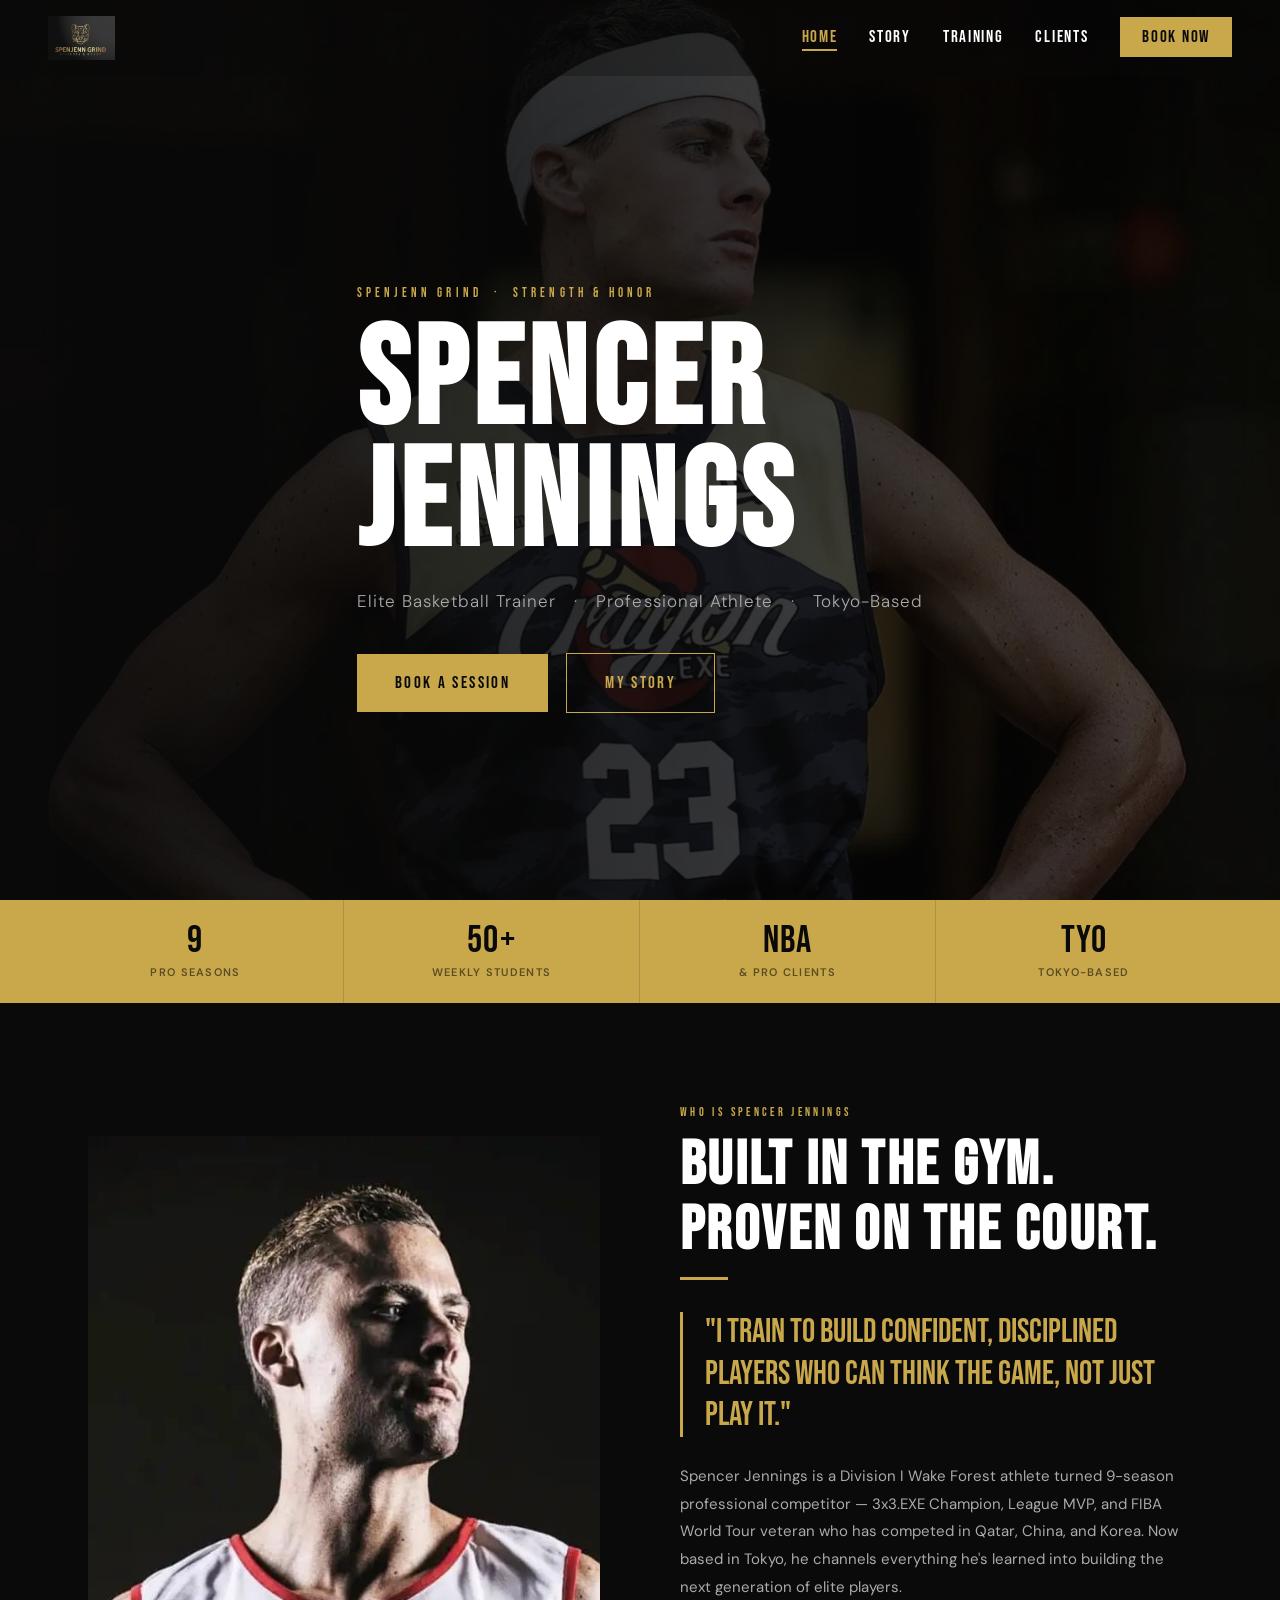
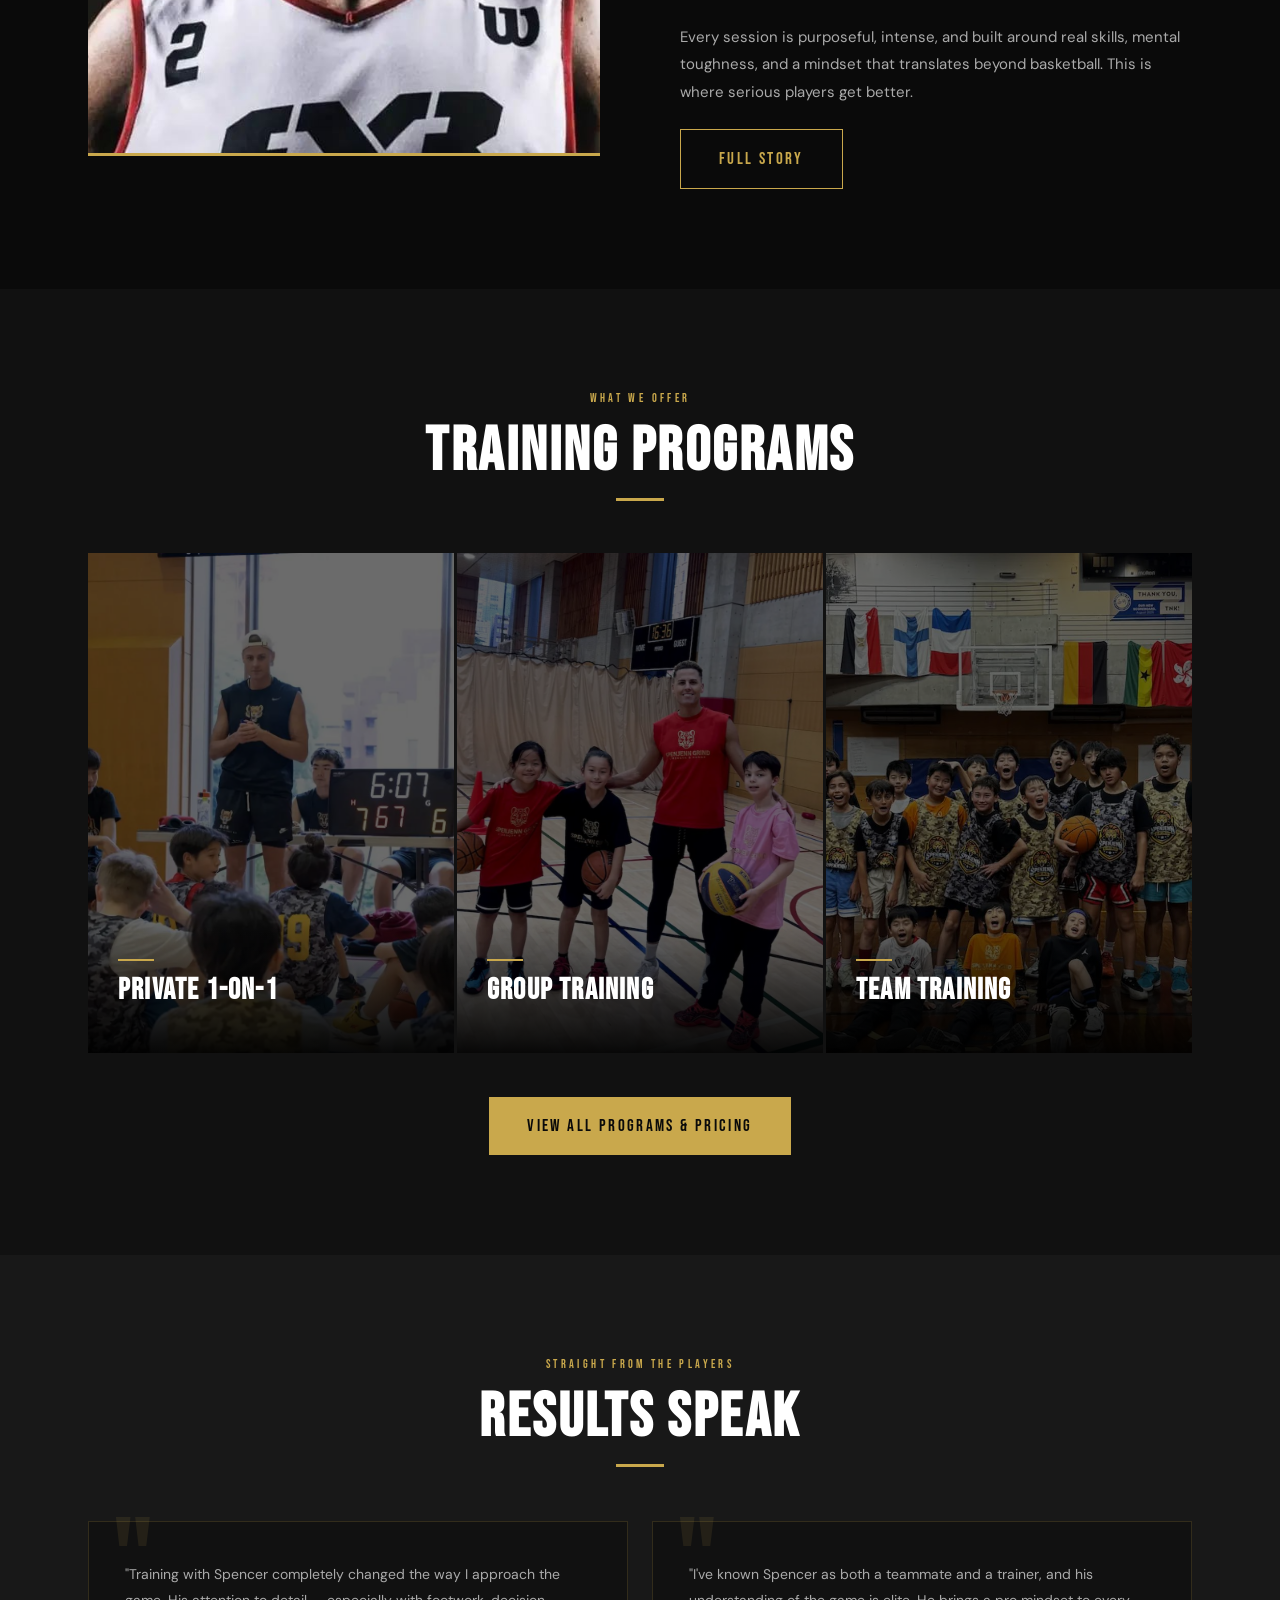
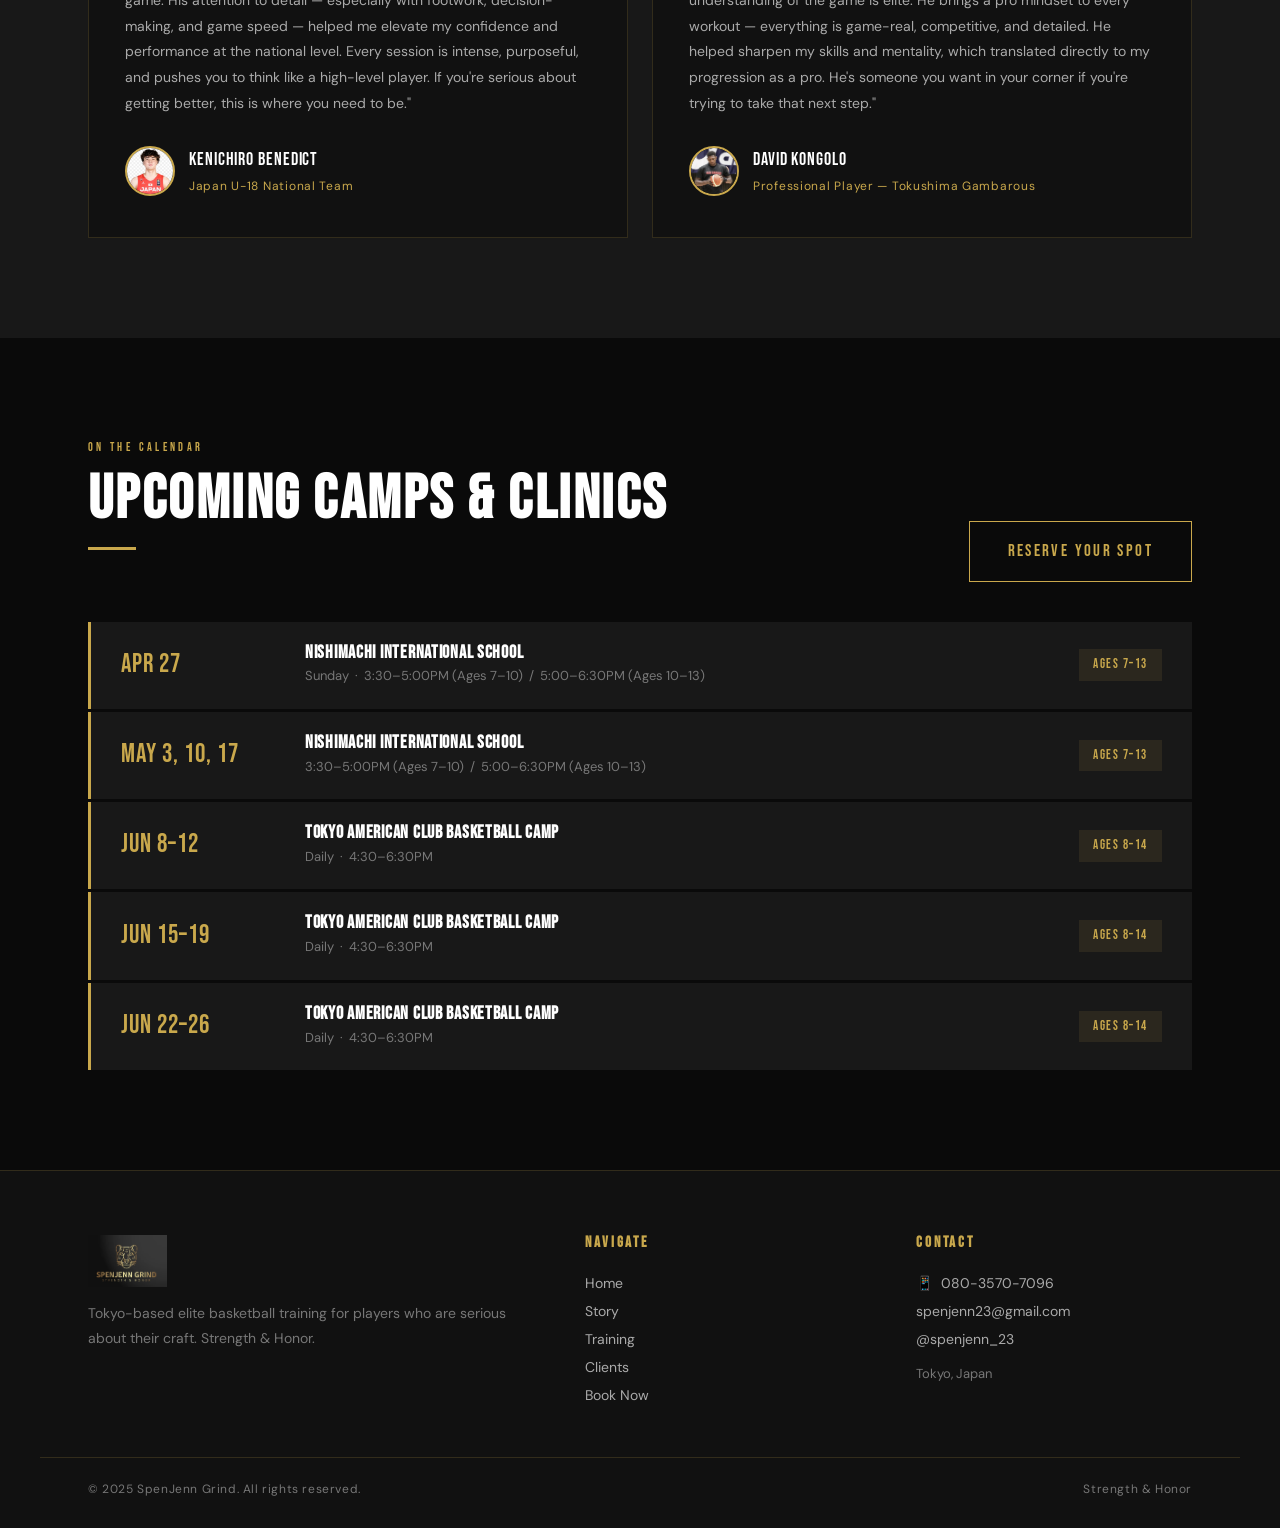
==== commit 7aeb9550: "Switch all images to JPEG, remove WebP files Co-Authored-By: Claude Sonnet 4.6 <noreply@anthropic.co" ====
--- a/index.html
+++ b/index.html
@@ -15,7 +15,7 @@
 <nav class="nav" id="nav">
   <div class="nav-inner">
     <a href="index.html" class="nav-logo">
-      <img src="logo+tagline.png" alt="SpenJenn Grind — Strength &amp; Honor">
+      <img src="logo+tagline.jpg" alt="SpenJenn Grind — Strength &amp; Honor">
     </a>
     <ul class="nav-links">
       <li><a href="index.html" class="active">Home</a></li>
@@ -41,7 +41,7 @@
 
 <!-- ── HERO ── -->
 <section class="hero">
-  <div class="hero__bg" style="background-image: url('3x3action8.png');"></div>
+  <div class="hero__bg" style="background-image: url('3x3action8.jpg');"></div>
   <div class="hero__overlay"></div>
   <div class="hero__content">
     <span class="hero__label">SpenJenn Grind &nbsp;·&nbsp; Strength &amp; Honor</span>
@@ -83,7 +83,7 @@
   <div class="intro__inner">
 
     <div class="intro__img-wrap fade-in">
-      <img src="Headshot.png" alt="Spencer Jennings — 3x3 Professional Athlete" loading="lazy">
+      <img src="Headshot.jpg" alt="Spencer Jennings — 3x3 Professional Athlete" loading="lazy">
     </div>
 
     <div class="intro__text">
@@ -119,7 +119,7 @@
 
   <div class="t-cards">
     <div class="t-card fade-in">
-      <div class="t-card__bg" style="background-image: url('spenchencoaching1.png'); background-position: center top;"></div>
+      <div class="t-card__bg" style="background-image: url('spenchencoaching1.jpg'); background-position: center top;"></div>
       <div class="t-card__body">
         <div class="t-card__rule"></div>
         <h3 class="t-card__title">Private 1-on-1</h3>
@@ -127,7 +127,7 @@
       </div>
     </div>
     <div class="t-card fade-in d1">
-      <div class="t-card__bg" style="background-image: url('spenjencoaching.png'); background-position: center top;"></div>
+      <div class="t-card__bg" style="background-image: url('spenjencoaching.jpg'); background-position: center top;"></div>
       <div class="t-card__body">
         <div class="t-card__rule"></div>
         <h3 class="t-card__title">Group Training</h3>
@@ -135,7 +135,7 @@
       </div>
     </div>
     <div class="t-card fade-in d2">
-      <div class="t-card__bg" style="background-image: url('spenjengroupccoaching.png'); background-position: center top;"></div>
+      <div class="t-card__bg" style="background-image: url('spenjengroupccoaching.jpg'); background-position: center top;"></div>
       <div class="t-card__body">
         <div class="t-card__rule"></div>
         <h3 class="t-card__title">Team Training</h3>
@@ -166,7 +166,7 @@
           like a high-level player. If you're serious about getting better, this is where you need to be."
         </p>
         <div class="t-quote__author">
-          <img src="Kenny.png" alt="Kenichiro Benedict" loading="lazy">
+          <img src="Kenny.jpg" alt="Kenichiro Benedict" loading="lazy">
           <div>
             <p class="t-quote__name">Kenichiro Benedict</p>
             <p class="t-quote__role">Japan U-18 National Team</p>
@@ -181,7 +181,7 @@
           He's someone you want in your corner if you're trying to take that next step."
         </p>
         <div class="t-quote__author">
-          <img src="Kongolo.png" alt="David Kongolo" loading="lazy">
+          <img src="Kongolo.jpg" alt="David Kongolo" loading="lazy">
           <div>
             <p class="t-quote__name">David Kongolo</p>
             <p class="t-quote__role">Professional Player — Tokushima Gambarous</p>
@@ -254,7 +254,7 @@
   <div class="footer-grid">
     <div class="footer-brand">
       <a href="index.html">
-        <img src="logo+tagline.png" alt="SpenJenn Grind">
+        <img src="logo+tagline.jpg" alt="SpenJenn Grind">
       </a>
       <p>Tokyo-based elite basketball training for players who are serious about their craft. Strength &amp; Honor.</p>
     </div>
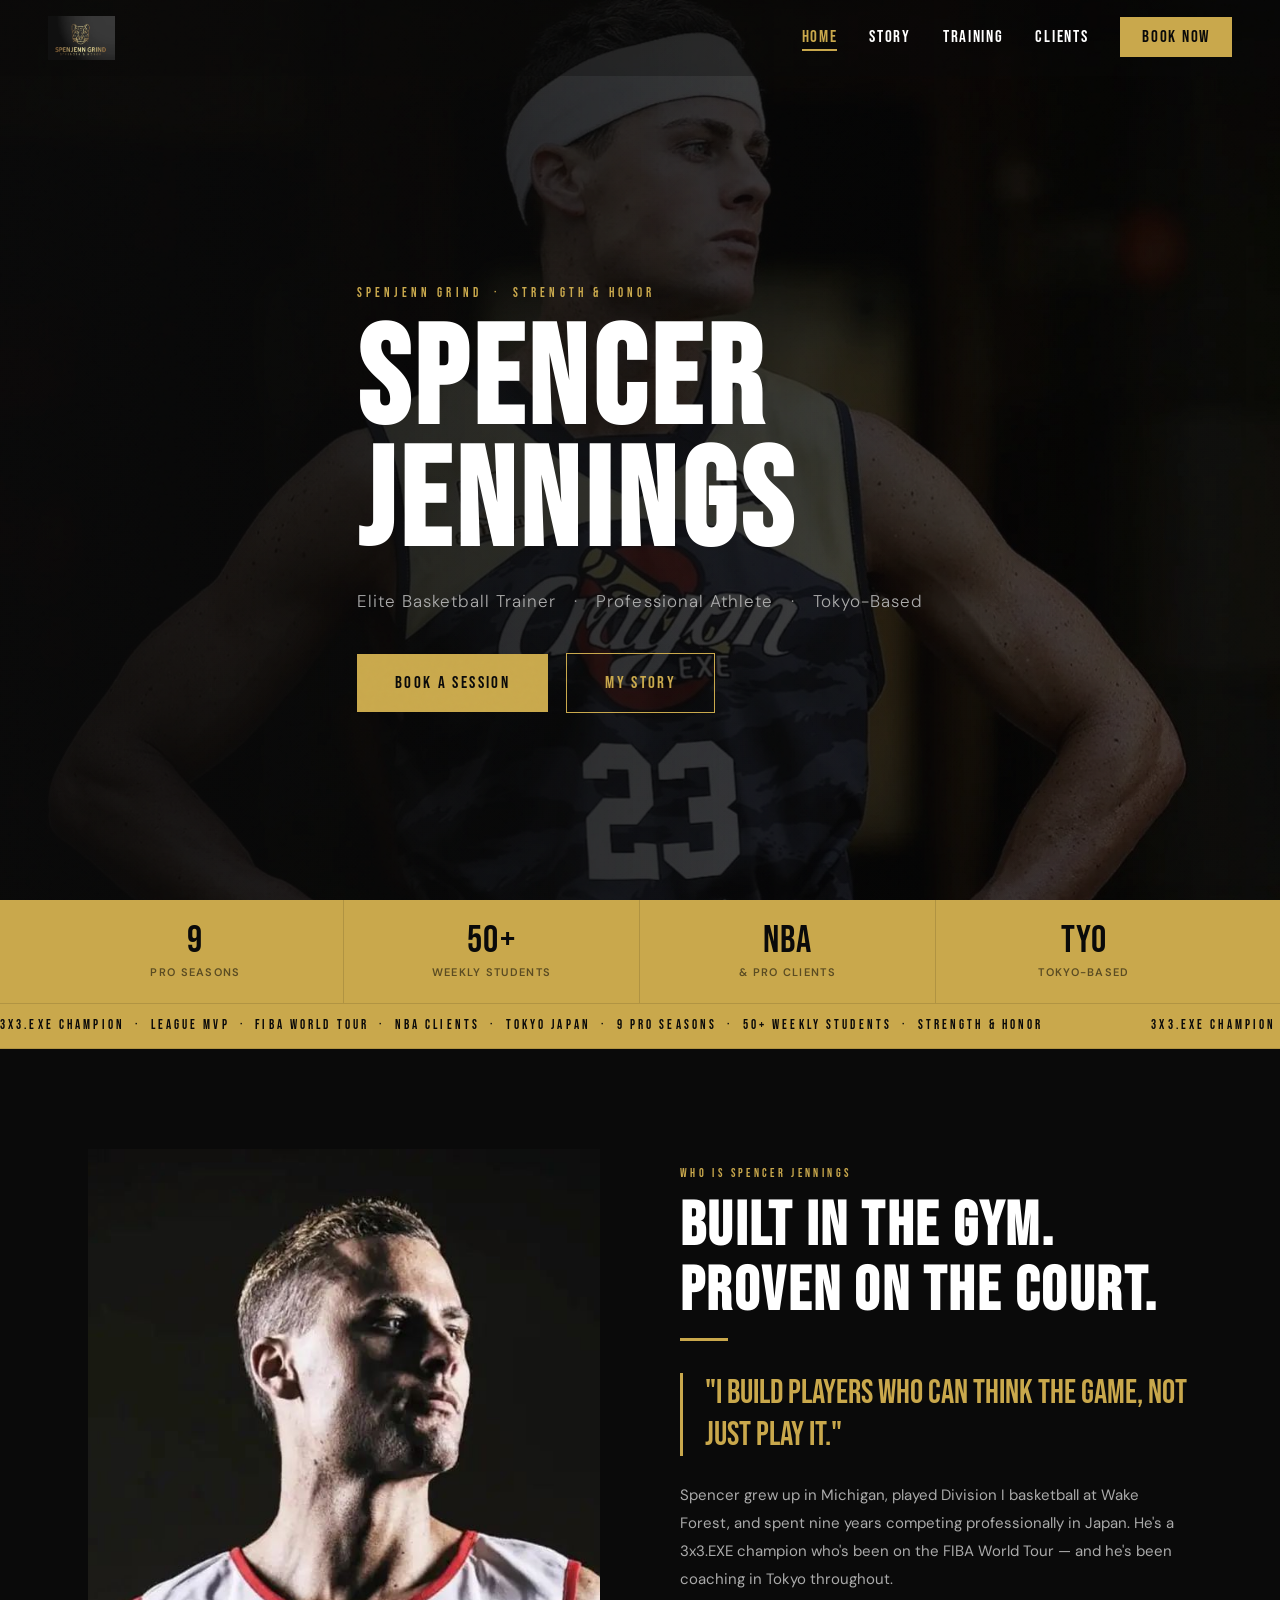
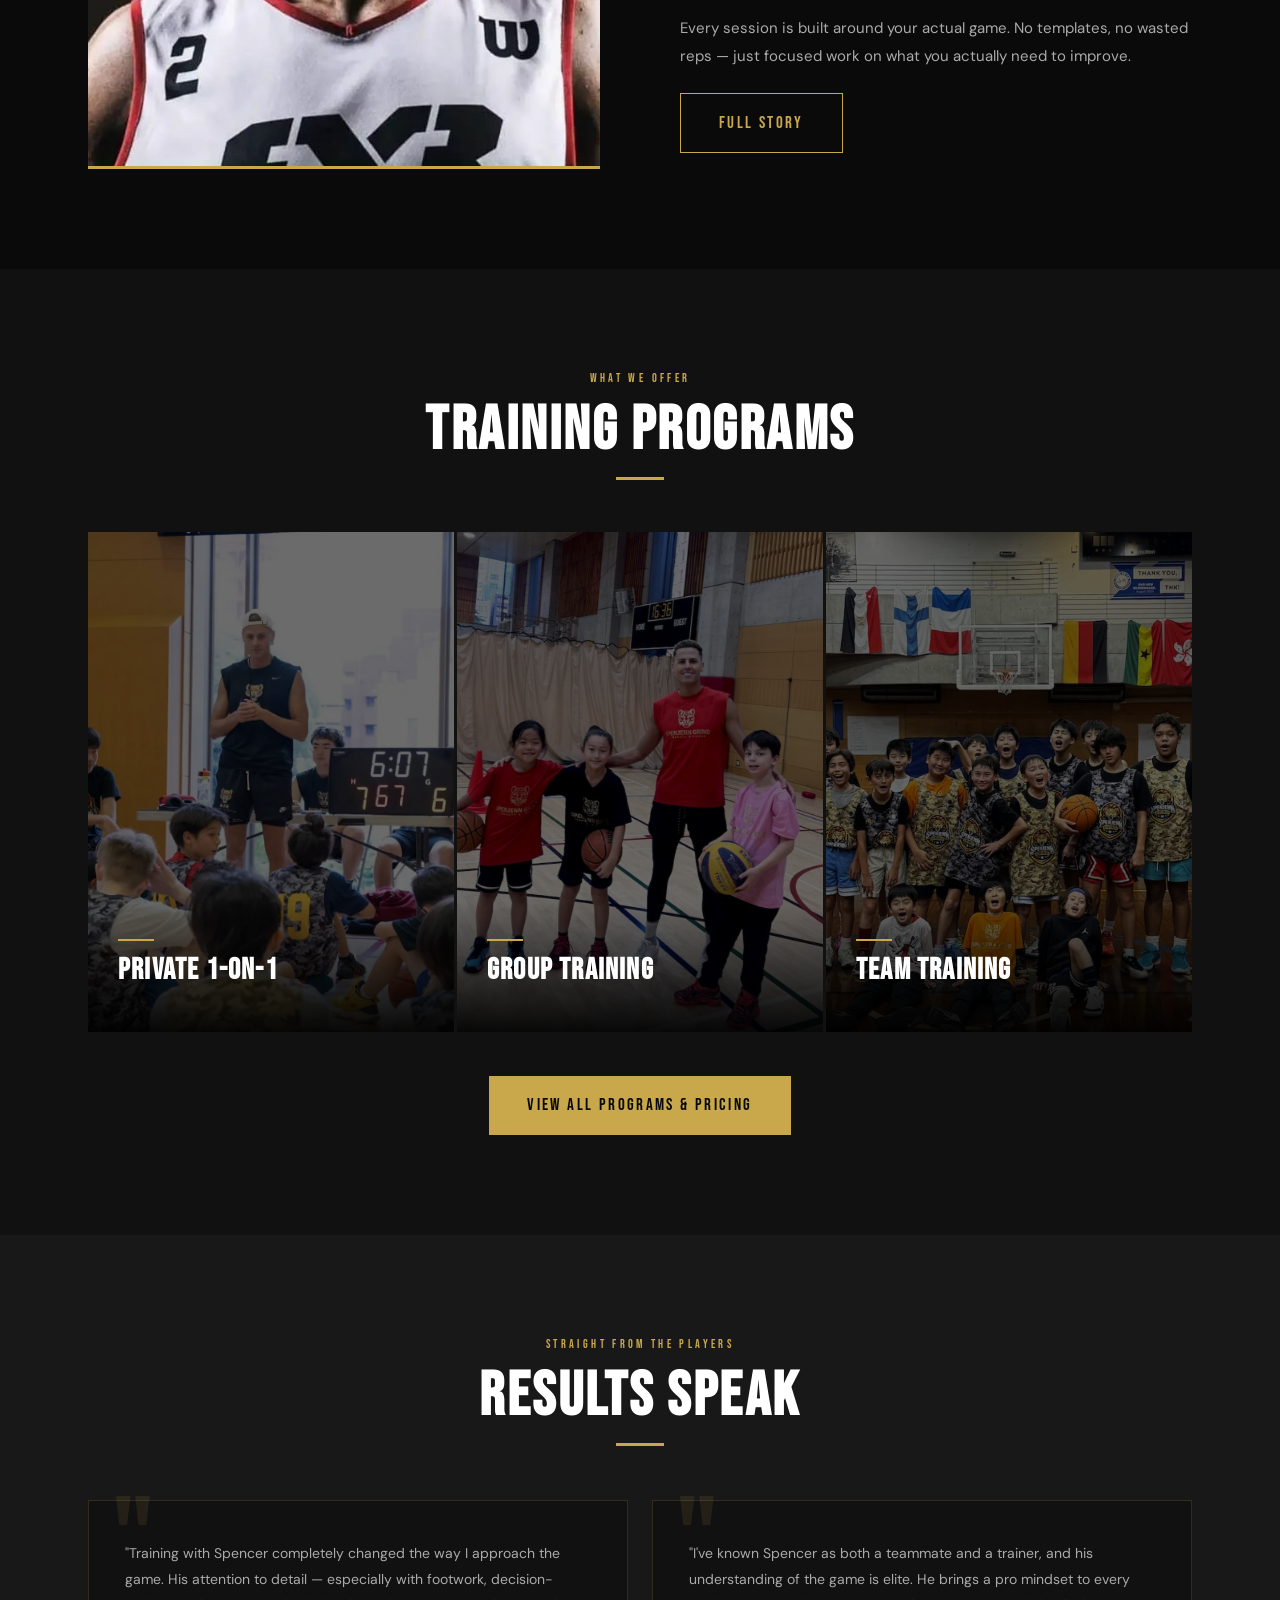
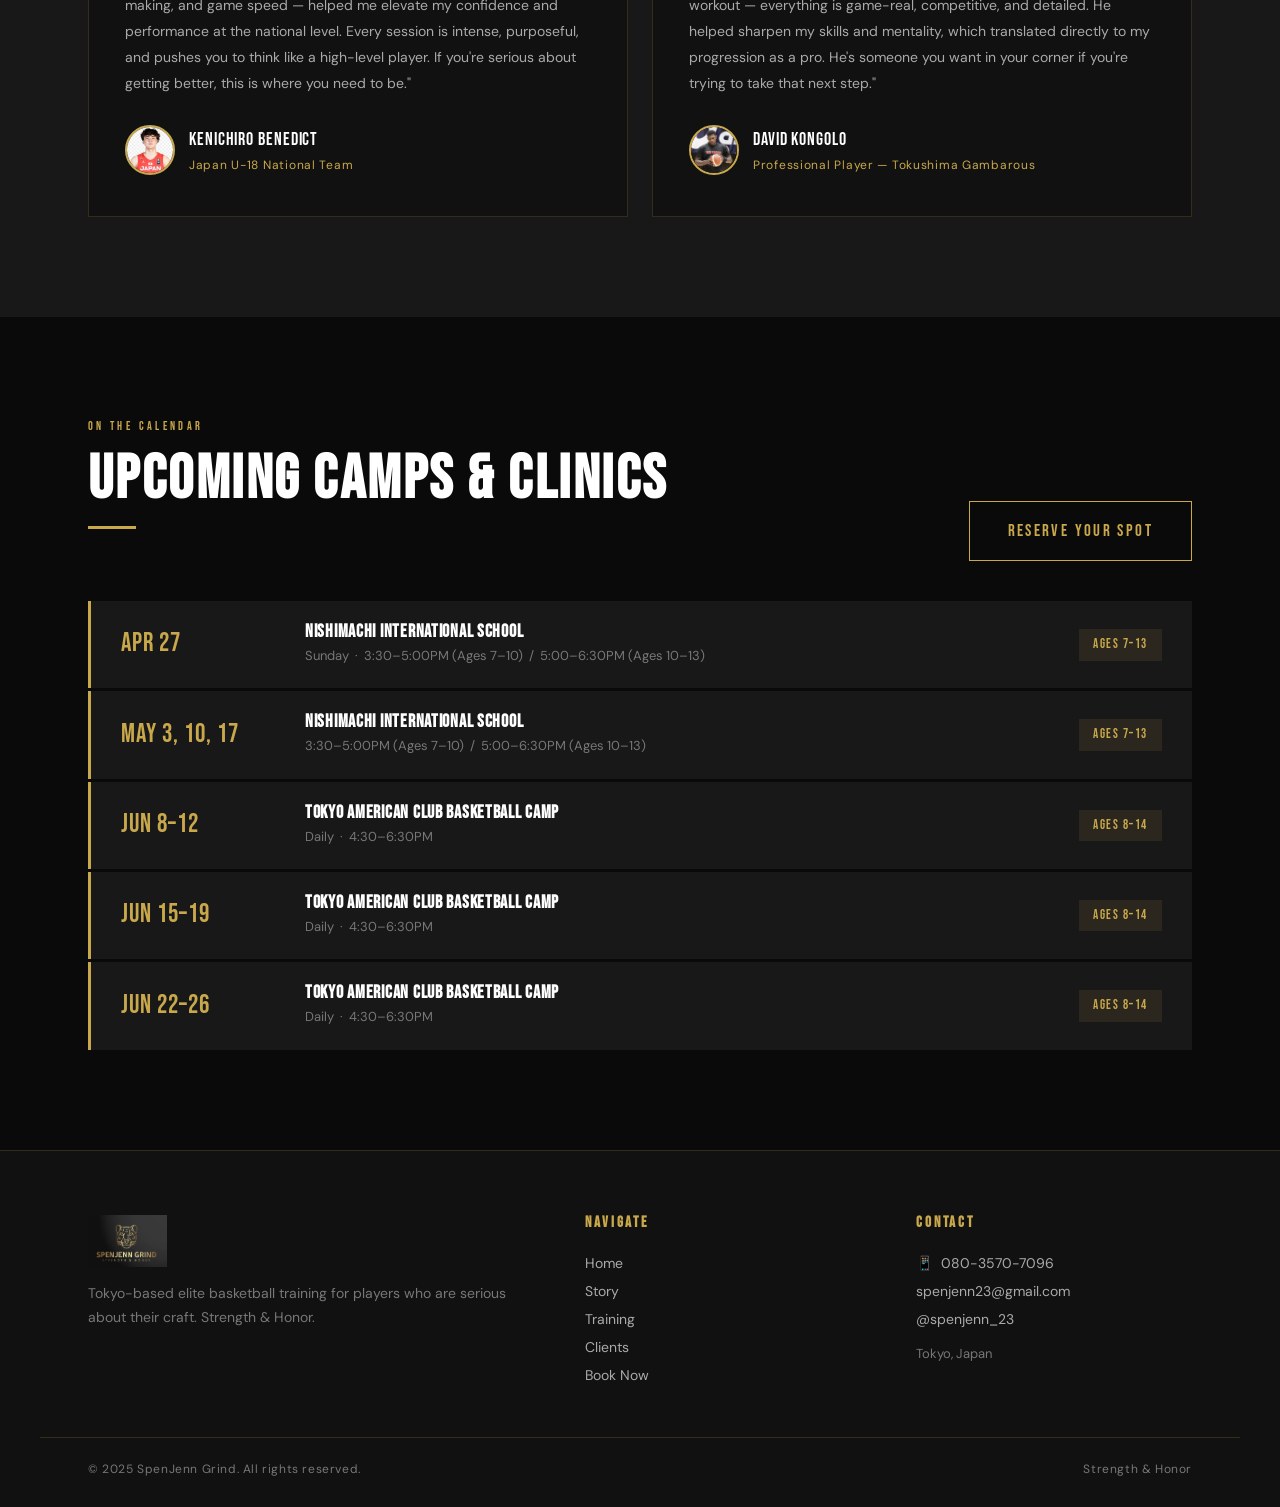
==== commit 7d88c0f5: "Premium upgrades: page intro flash, floating CTA, ticker, counters, film grain - Added cinematic pag" ====
--- a/index.html
+++ b/index.html
@@ -8,8 +8,19 @@
   <link rel="preconnect" href="https://fonts.googleapis.com">
   <link rel="preconnect" href="https://fonts.gstatic.com" crossorigin>
   <link rel="stylesheet" href="css/style.css">
+  <link rel="icon" type="image/svg+xml" href="favicon.svg">
 </head>
 <body>
+
+<!-- ── PAGE INTRO ── -->
+<div class="page-intro" id="pageIntro">
+  <img src="logo+tagline.jpg" alt="SpenJenn Grind">
+</div>
+
+<!-- ── FLOATING CTA ── -->
+<div class="float-cta" id="floatCta">
+  <a href="book.html">Book a Session</a>
+</div>
 
 <!-- ── NAV ── -->
 <nav class="nav" id="nav">
@@ -60,11 +71,11 @@
 <div class="stats-bar">
   <div class="stats-bar__inner">
     <div class="stat-item">
-      <div class="stat-num">9</div>
+      <div class="stat-num" data-target="9">9</div>
       <div class="stat-lbl">Pro Seasons</div>
     </div>
     <div class="stat-item">
-      <div class="stat-num">50+</div>
+      <div class="stat-num" data-target="50" data-suffix="+">50+</div>
       <div class="stat-lbl">Weekly Students</div>
     </div>
     <div class="stat-item">
@@ -75,6 +86,14 @@
       <div class="stat-num">TYO</div>
       <div class="stat-lbl">Tokyo-Based</div>
     </div>
+  </div>
+</div>
+
+<!-- ── TICKER ── -->
+<div class="ticker" aria-hidden="true">
+  <div class="ticker__inner">
+    <span class="ticker__text">3X3.EXE CHAMPION &nbsp;·&nbsp; LEAGUE MVP &nbsp;·&nbsp; FIBA WORLD TOUR &nbsp;·&nbsp; NBA CLIENTS &nbsp;·&nbsp; TOKYO JAPAN &nbsp;·&nbsp; 9 PRO SEASONS &nbsp;·&nbsp; 50+ WEEKLY STUDENTS &nbsp;·&nbsp; STRENGTH &amp; HONOR &nbsp;&nbsp;&nbsp;&nbsp;&nbsp;&nbsp;</span>
+    <span class="ticker__text">3X3.EXE CHAMPION &nbsp;·&nbsp; LEAGUE MVP &nbsp;·&nbsp; FIBA WORLD TOUR &nbsp;·&nbsp; NBA CLIENTS &nbsp;·&nbsp; TOKYO JAPAN &nbsp;·&nbsp; 9 PRO SEASONS &nbsp;·&nbsp; 50+ WEEKLY STUDENTS &nbsp;·&nbsp; STRENGTH &amp; HONOR &nbsp;&nbsp;&nbsp;&nbsp;&nbsp;&nbsp;</span>
   </div>
 </div>
 
@@ -91,17 +110,16 @@
       <h2 class="section-title fade-in d1">Built in the Gym.<br>Proven on the Court.</h2>
       <div class="gold-bar fade-in d2"></div>
       <blockquote class="fade-in d2">
-        "I train to build confident, disciplined players who can think the game, not just play it."
+        "I build players who can think the game, not just play it."
       </blockquote>
       <p class="fade-in d3">
-        Spencer Jennings is a Division I Wake Forest athlete turned 9-season professional competitor —
-        3x3.EXE Champion, League MVP, and FIBA World Tour veteran who has competed in Qatar, China,
-        and Korea. Now based in Tokyo, he channels everything he's learned into building the next
-        generation of elite players.
+        Spencer grew up in Michigan, played Division I basketball at Wake Forest, and spent
+        nine years competing professionally in Japan. He's a 3x3.EXE champion who's been on
+        the FIBA World Tour — and he's been coaching in Tokyo throughout.
       </p>
       <p class="fade-in d3">
-        Every session is purposeful, intense, and built around real skills, mental toughness,
-        and a mindset that translates beyond basketball. This is where serious players get better.
+        Every session is built around your actual game. No templates, no wasted reps —
+        just focused work on what you actually need to improve.
       </p>
       <a href="story.html" class="btn btn--outline fade-in d4">Full Story</a>
     </div>
--- a/css/style.css
+++ b/css/style.css
@@ -1400,3 +1400,154 @@
   .accolades-grid { grid-template-columns: 1fr; }
   .skills-grid { grid-template-columns: 1fr; }
 }
+
+/* ============================================================
+   PAGE ENTRANCE FLASH
+   ============================================================ */
+.page-intro {
+  position: fixed;
+  inset: 0;
+  background: var(--black);
+  z-index: 9999;
+  display: flex;
+  align-items: center;
+  justify-content: center;
+  animation: introFadeOut 0.55s ease 1.1s forwards;
+  pointer-events: none;
+}
+
+.page-intro img {
+  width: 200px;
+  height: auto;
+  opacity: 0;
+  animation: introLogoIn 0.65s ease 0.2s forwards;
+}
+
+@keyframes introLogoIn {
+  from { opacity: 0; transform: scale(0.94); }
+  to   { opacity: 1; transform: scale(1); }
+}
+
+@keyframes introFadeOut {
+  from { opacity: 1; visibility: visible; }
+  to   { opacity: 0; visibility: hidden; }
+}
+
+/* ============================================================
+   PREMIUM UPGRADES
+   ============================================================ */
+
+/* Film Grain overlay on hero sections */
+.hero::after,
+.page-hero::after {
+  content: '';
+  position: absolute;
+  inset: 0;
+  background-image: url("data:image/svg+xml,%3Csvg viewBox='0 0 200 200' xmlns='http://www.w3.org/2000/svg'%3E%3Cfilter id='n'%3E%3CfeTurbulence type='fractalNoise' baseFrequency='0.82' numOctaves='4' stitchTiles='stitch'/%3E%3C/filter%3E%3Crect width='100%25' height='100%25' filter='url(%23n)' opacity='1'/%3E%3C/svg%3E");
+  opacity: 0.045;
+  pointer-events: none;
+  z-index: 5;
+  mix-blend-mode: overlay;
+}
+
+/* Scrolling Marquee Ticker */
+.ticker {
+  background: var(--gold);
+  overflow: hidden;
+  padding: 11px 0;
+  border-top: 1px solid rgba(0,0,0,0.12);
+  border-bottom: 1px solid rgba(0,0,0,0.12);
+}
+.ticker__inner {
+  display: flex;
+  white-space: nowrap;
+  width: max-content;
+  animation: marquee 34s linear infinite;
+}
+.ticker__inner:hover { animation-play-state: paused; }
+.ticker__text {
+  font-family: 'Bebas Neue', sans-serif;
+  font-size: 13px;
+  letter-spacing: 0.24em;
+  color: var(--black);
+  display: inline-block;
+  padding-right: 72px;
+}
+@keyframes marquee {
+  from { transform: translateX(0); }
+  to   { transform: translateX(-50%); }
+}
+
+/* Floating Book CTA */
+.float-cta {
+  position: fixed;
+  bottom: 28px;
+  right: 28px;
+  z-index: 800;
+  opacity: 0;
+  transform: translateY(14px);
+  transition: opacity 0.4s ease, transform 0.4s ease;
+  pointer-events: none;
+}
+.float-cta.show {
+  opacity: 1;
+  transform: translateY(0);
+  pointer-events: auto;
+}
+.float-cta a {
+  display: flex;
+  align-items: center;
+  gap: 10px;
+  background: var(--gold);
+  color: var(--black);
+  font-family: 'Bebas Neue', sans-serif;
+  font-size: 16px;
+  letter-spacing: 0.14em;
+  padding: 15px 28px;
+  box-shadow: 0 8px 36px rgba(201,168,76,0.42);
+  transition: background 0.2s, transform 0.2s, box-shadow 0.2s;
+}
+.float-cta a:hover {
+  background: var(--gold-light);
+  transform: translateY(-2px);
+  box-shadow: 0 12px 44px rgba(201,168,76,0.52);
+}
+
+/* Timeline multi-image — taller */
+.tl-media--multi img { height: 250px; }
+
+/* Wake Forest trio container needs dark bg for blend */
+.tl-media--trio { background: var(--dark); }
+
+/* Roster item left border on hover */
+.roster-item {
+  border-left: 2px solid transparent;
+}
+.roster-item:hover { border-left-color: var(--gold); }
+
+/* Price cards lift on hover */
+.price-card:hover {
+  transform: translateY(-4px);
+  box-shadow: 0 10px 40px rgba(0,0,0,0.4);
+}
+
+/* Skill cards bottom bar reveal */
+.skill-card { position: relative; overflow: hidden; }
+.skill-card::after {
+  content: '';
+  position: absolute;
+  bottom: 0; left: 0;
+  width: 0; height: 2px;
+  background: var(--gold);
+  transition: width 0.32s ease;
+}
+.skill-card:hover::after { width: 100%; }
+
+/* Accolades lift */
+.acc-item { transition: background 0.2s, transform 0.2s; }
+.acc-item:hover { transform: translateY(-3px); }
+
+@media (max-width: 768px) {
+  .float-cta { bottom: 16px; right: 16px; }
+  .float-cta a { padding: 13px 22px; font-size: 15px; }
+}
